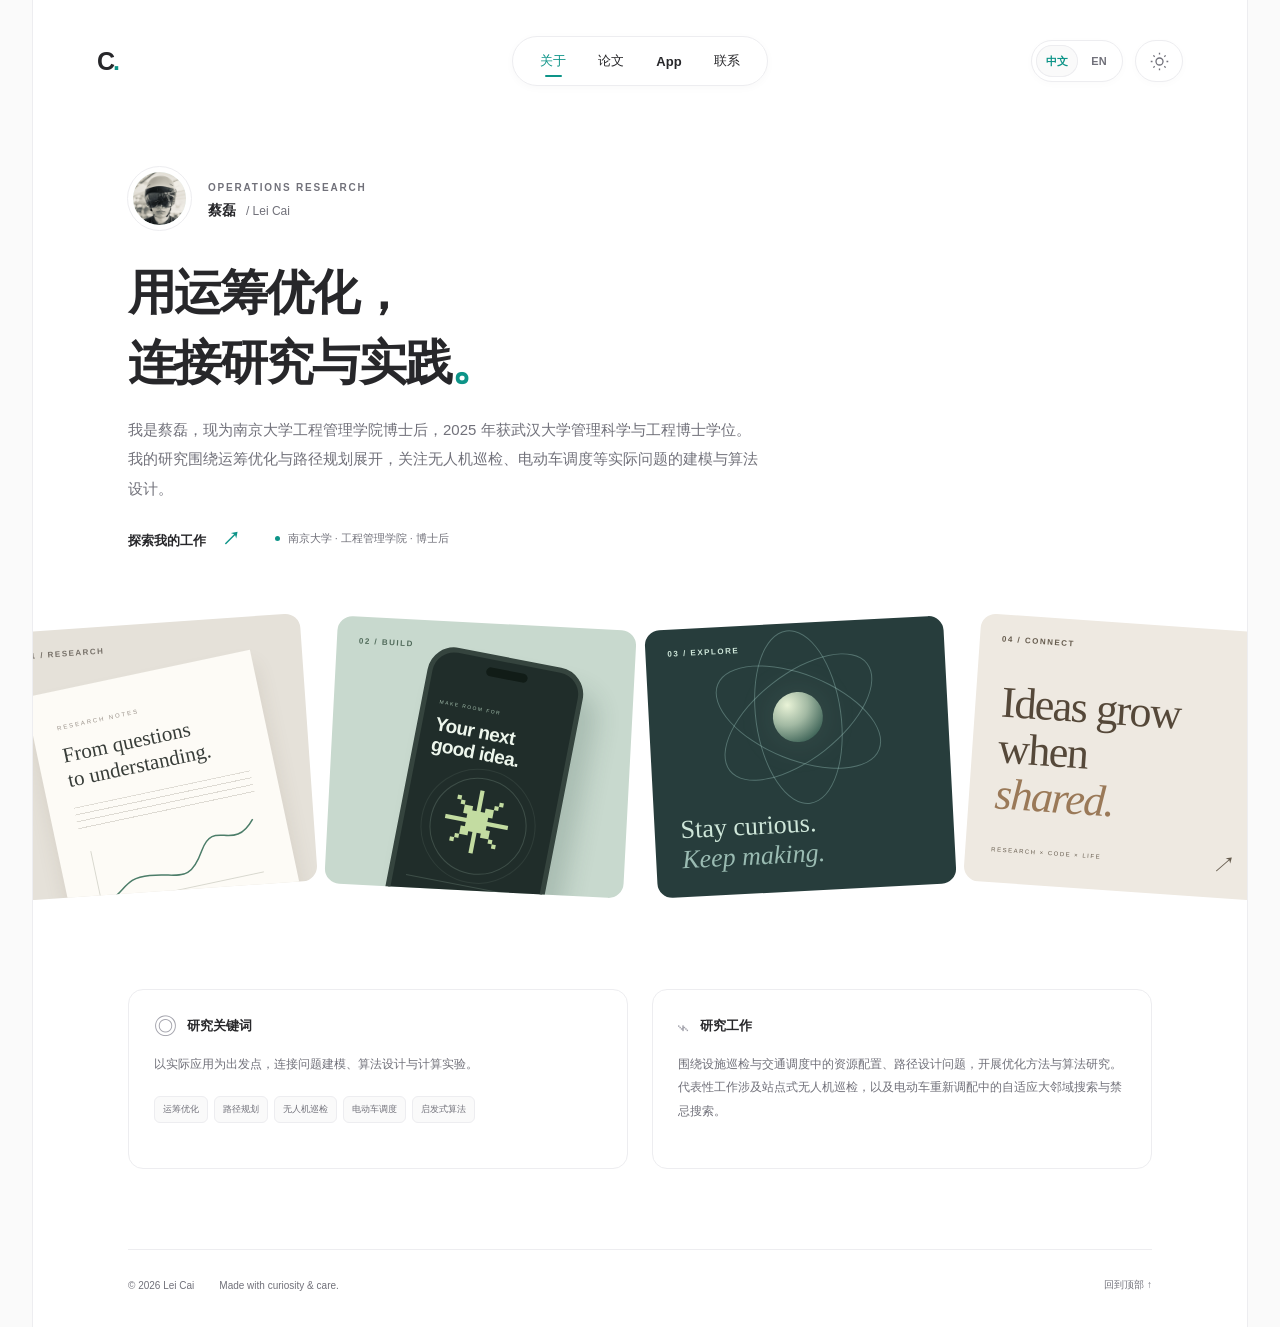
==== index.html @ ac3db216 "Split portfolio into four independent pages" ====
<!doctype html>
<html lang="zh-CN">
<head>
  <meta charset="UTF-8">
  <meta name="viewport" content="width=device-width, initial-scale=1">
  <meta name="description" content="蔡磊（Lei Cai），南京大学工程管理学院博士后。研究方向包括运筹优化、路径规划、无人机巡检与电动车调度。">
  <meta name="color-scheme" content="light dark">
  <title>关于 · 蔡磊 / Lei Cai</title>
  <link rel="canonical" href="https://cl-coraje.github.io/">
  <meta property="og:title" content="关于 · 蔡磊 / Lei Cai">
  <meta property="og:description" content="蔡磊（Lei Cai），南京大学工程管理学院博士后。研究方向包括运筹优化、路径规划、无人机巡检与电动车调度。">
  <meta property="og:url" content="https://cl-coraje.github.io/">
  <meta property="og:type" content="website">
  <link rel="icon" href="data:image/svg+xml,%3Csvg xmlns='http://www.w3.org/2000/svg' viewBox='0 0 64 64'%3E%3Crect width='64' height='64' rx='18' fill='%2318181b'/%3E%3Cpath d='M20 44V20h12c16 0 16 24 0 24z' fill='none' stroke='%235eead4' stroke-width='4'/%3E%3C/svg%3E">
  <script>try { document.documentElement.dataset.theme = localStorage.getItem('portfolio-theme') || (matchMedia('(prefers-color-scheme: dark)').matches ? 'dark' : 'light'); } catch { document.documentElement.dataset.theme = 'light'; }</script>
  <link rel="stylesheet" href="./styles.css?v=20260923-pages1">
  <script src="./content.js?v=20260923-pages1" defer></script>
  <script src="./site.js?v=20260923-pages1" defer></script>
</head>
<body data-page="about">
  <a class="skip-link" href="#main">跳至主要内容</a>
  <div class="site-shell">
    <header class="header">
      <a class="monogram" href="./" aria-label="返回首页">C<span>.</span></a>
      <nav aria-label="主导航">
        <a href="./" data-nav="about" aria-current="page">关于</a><a href="./publications.html" data-nav="publications">论文</a><a href="./apps.html" data-nav="apps">App</a><a href="./contact.html" data-nav="contact">联系</a>
      </nav>
      <div class="header-actions">
        <div class="language-switch" role="group" aria-label="Language / 语言">
          <button type="button" data-language="zh" lang="zh-CN" aria-pressed="true">中文</button>
          <button type="button" data-language="en" lang="en" aria-pressed="false">EN</button>
        </div>
      <button class="theme-toggle" type="button" aria-label="切换为深色主题" title="切换主题">
        <svg class="sun" viewBox="0 0 24 24" fill="none" stroke="currentColor" stroke-width="1.5" aria-hidden="true"><circle cx="12" cy="12" r="4"/><path d="M12 2v2m0 16v2M2 12h2m16 0h2M5 5l1.5 1.5m11 11L19 19M5 19l1.5-1.5m11-11L19 5"/></svg>
        <svg class="moon" viewBox="0 0 24 24" fill="none" stroke="currentColor" stroke-width="1.5" aria-hidden="true"><path d="M20 14.5A8.5 8.5 0 0 1 9.5 4 8.5 8.5 0 1 0 20 14.5Z"/></svg>
      </button>
      </div>
    </header>
    <main id="main">
      <section class="intro content-width" id="about" aria-labelledby="intro-heading">
        <div class="identity"><div class="avatar"><img src="./avatar.jpg" alt="蔡磊的头像" width="512" height="512" fetchpriority="high"></div><div><span class="eyebrow">OPERATIONS RESEARCH</span><div class="identity-name" id="profile-name">蔡磊 <span>/ Lei Cai</span></div></div></div>
        <h1 id="intro-heading">用运筹优化，<br>连接研究与实践<span class="accent">。</span></h1>
        <p class="intro-text" id="profile-bio">我是蔡磊，现为南京大学工程管理学院博士后，2025 年获武汉大学管理科学与工程博士学位。我的研究围绕运筹优化与路径规划展开，关注无人机巡检、电动车调度等实际问题的建模与算法设计。</p>
        <div class="intro-bottom"><a class="text-link" href="./publications.html">探索我的工作 <span aria-hidden="true">↗</span></a><span class="affiliation"><i></i>南京大学 · 工程管理学院 · 博士后</span></div>
      </section>
      <section class="visual-strip" aria-label="研究与创作主题插画">
        <div class="visual-card paper-art"><div class="art-label">01 / RESEARCH</div><div class="paper-sheet"><small>RESEARCH NOTES</small><div class="paper-title">From questions<br>to understanding.</div><div class="paper-lines"></div><svg viewBox="0 0 240 100" aria-hidden="true"><path d="M10 85H230M10 85V10"/><path class="curve" d="M10 79C45 80 40 53 80 58S130 80 155 40 195 53 230 13"/></svg></div></div>
        <div class="visual-card app-art"><div class="art-label">02 / BUILD</div><div class="phone"><div class="phone-notch"></div><div class="phone-content"><small>MAKE ROOM FOR</small><strong>Your next<br>good idea.</strong><div class="phone-orbit"><span>✳</span></div><div class="phone-bottom"><span>CREATE SOMETHING</span><b>↗</b></div></div></div></div>
        <div class="visual-card idea-art"><div class="art-label">03 / EXPLORE</div><div class="orbital"><i></i><i></i><i></i><span></span></div><div class="idea-caption">Stay curious.<br><span>Keep making.</span></div></div>
        <div class="visual-card notes-art"><div class="art-label">04 / CONNECT</div><div class="notes-type">Ideas grow<br>when<br><em>shared.</em></div><div class="notes-bottom">RESEARCH × CODE × LIFE <span>↗</span></div></div>
      </section>
        <aside class="sidebar about-research content-width">
          <section class="side-panel"><div class="panel-title"><span class="small-icon" aria-hidden="true">◎</span><h2>研究关键词</h2></div><p>以实际应用为出发点，连接问题建模、算法设计与计算实验。</p><div class="interests"><span>运筹优化</span><span>路径规划</span><span>无人机巡检</span><span>电动车调度</span><span>启发式算法</span></div></section>
          <section class="side-panel now-panel"><div class="panel-title"><span class="small-icon" aria-hidden="true">⌁</span><h2>研究工作</h2></div><p id="profile-focus">围绕设施巡检与交通调度中的资源配置、路径设计问题，开展优化方法与算法研究。代表性工作涉及站点式无人机巡检，以及电动车重新调配中的自适应大邻域搜索与禁忌搜索。</p></section>
        </aside>
    </main>
    <footer class="footer content-width"><span id="copyright">© 2026 Lei Cai</span><span>Made with curiosity & care.</span><a href="#">回到顶部 ↑</a></footer>
  </div>
</body>
</html>
---- styles.css ----
@charset "UTF-8";
:root{--outer:#fafafa;--surface:#fff;--text:#27272a;--muted:#71717a;--faint:#a1a1aa;--line:#ededf0;--soft:#fafafa;--accent:#0d9488;--shadow:0 2px 9px #18181b05;scroll-behavior:smooth;scroll-padding-top:32px;color-scheme:light}
:root[data-theme=dark]{--outer:#09090b;--surface:#18181b;--text:#f4f4f5;--muted:#a1a1aa;--faint:#8e8e98;--line:#2c2c31;--soft:#202024;--accent:#5eead4;--shadow:0 2px 9px #0002;color-scheme:dark}
*{box-sizing:border-box}body{margin:0;background:var(--outer);color:var(--text);font-family:Inter,-apple-system,BlinkMacSystemFont,"Segoe UI","PingFang SC","Microsoft YaHei",sans-serif;-webkit-font-smoothing:antialiased}a{color:inherit;text-decoration:none}button{font:inherit}button,a{-webkit-tap-highlight-color:transparent}a:focus-visible,button:focus-visible{outline:2px solid var(--accent);outline-offset:5px}::selection{background:#99f6e4;color:#134e4a}.site-shell{max-width:1216px;margin:auto;min-height:100vh;background:var(--surface);border-inline:1px solid var(--line);overflow:hidden}.content-width{max-width:1024px;margin-inline:auto}.header{height:122px;padding:0 64px;display:grid;grid-template-columns:1fr auto 1fr;align-items:center}.monogram{font-size:25px;font-weight:800;letter-spacing:-2px;width:40px}.monogram span{color:var(--accent)}nav{display:flex;align-items:center;border:1px solid var(--line);border-radius:40px;padding:5px 11px;box-shadow:0 2px 8px #18181b07}nav a{font-size:13px;font-weight:550;padding:10px 16px;white-space:nowrap}nav a:hover{color:var(--accent)}.theme-toggle{justify-self:end;display:grid;place-items:center;height:42px;width:48px;border-radius:28px;border:1px solid var(--line);background:var(--surface);color:var(--muted);box-shadow:var(--shadow);cursor:pointer}.theme-toggle svg{width:21px;height:21px}.moon{display:none}[data-theme=dark] .sun{display:none}[data-theme=dark] .moon{display:block}.intro{padding:45px 0 0}.identity{display:flex;align-items:center;gap:17px}.avatar{width:63px;height:63px;border-radius:50%;border:5px solid var(--surface);outline:1px solid var(--line);display:grid;place-items:center;background:#e5eee9;color:#56766b;font-family:Georgia,serif;font-size:22px;font-style:italic}.eyebrow{font-size:10px;letter-spacing:1.8px;font-weight:650;color:var(--muted)}.identity-name{margin-top:7px;font-size:14px;font-weight:650}.identity-name span{margin-left:6px;font-size:12px;color:var(--muted);font-weight:400}h1{font-size:48px;line-height:1.45;letter-spacing:-1.9px;font-weight:750;margin:28px 0 18px}.accent{color:var(--accent)}.intro-text{max-width:630px;color:var(--muted);font-size:15px;line-height:1.95;margin:0}.intro-bottom{display:flex;align-items:center;gap:35px;margin-top:24px}.text-link{font-size:13px;font-weight:650}.text-link span{padding-left:12px;color:var(--accent);font-size:18px}.preview-note{font-size:11px;color:var(--muted);display:flex;align-items:center;gap:7px}.preview-note i{height:5px;width:5px;background:#a1a1aa;border-radius:50%}.visual-strip{display:grid;grid-template-columns:repeat(4,1fr);gap:22px;width:calc(100% + 46px);margin:60px -23px 84px;padding:12px 0}.visual-card{height:268px;border-radius:15px;position:relative;overflow:hidden}.visual-card:nth-child(1){transform:rotate(-4deg)}.visual-card:nth-child(2){transform:rotate(3deg)}.visual-card:nth-child(3){transform:rotate(-3deg)}.visual-card:nth-child(4){transform:rotate(4deg)}.art-label{position:absolute;top:20px;left:22px;font-size:8px;font-weight:700;letter-spacing:1.5px;z-index:2}.paper-art{background:#e5e1d9;color:#777169}.paper-sheet{position:absolute;background:#fdfbf6;left:36px;top:48px;width:230px;height:255px;padding:25px;transform:rotate(-8deg);box-shadow:0 15px 20px #66574320}.paper-sheet small{font-size:6px;letter-spacing:2px;color:#999189}.paper-title{font-family:Georgia,serif;font-size:21px;line-height:1.2;color:#383d39;margin:10px 0 15px}.paper-lines{height:27px;background:repeating-linear-gradient(#c9c5bc 0 1px,transparent 1px 7px);opacity:.6}.paper-sheet svg{width:100%;height:80px;margin-top:9px;fill:none;stroke:#d1d1c7;stroke-width:1}.paper-sheet .curve{stroke:#4c7d69;stroke-width:2}.app-art{background:#c8d9ce;color:#516b5b}.phone{position:absolute;width:158px;height:288px;background:#202d2a;border-radius:27px;border:5px solid #35443e;top:32px;left:calc(50% - 74px);transform:rotate(8deg);box-shadow:18px 20px 24px #26473830;color:#edf6ec}.phone-notch{height:9px;width:42px;border-radius:9px;margin:8px auto;background:#111c17}.phone-content{padding:14px 13px}.phone-content>small{font-size:5px;letter-spacing:1.5px;color:#a0bbaa}.phone-content>strong{display:block;font-size:19px;line-height:1.1;font-weight:550;letter-spacing:-.6px;margin-top:7px}.phone-orbit{width:97px;height:97px;margin:12px auto;border-radius:50%;display:grid;place-items:center;border:1px solid #8ea89944;outline:1px solid #8ea89922;outline-offset:8px}.phone-orbit span{font-size:68px;font-weight:300;color:#c3dca1;line-height:1}.phone-bottom{display:flex;justify-content:space-between;align-items:center;border-top:1px solid #8ea89944;padding-top:11px;font-size:5px;letter-spacing:1px}.phone-bottom b{font-size:16px}.idea-art{background:#273d3c;color:#cee6d9}.orbital{height:180px;position:relative;display:grid;place-items:center;margin-top:4px}.orbital i{position:absolute;width:175px;height:86px;border:1px solid #a5cfc85c;border-radius:50%;transform:rotate(-35deg)}.orbital i:nth-child(2){transform:rotate(25deg)}.orbital i:nth-child(3){transform:rotate(85deg)}.orbital span{width:50px;height:50px;border-radius:50%;background:radial-gradient(circle at 30% 25%,#e9f3d7,#a2b9a3 40%,#345b50 85%);box-shadow:0 0 38px #cce3c722}.idea-caption{position:absolute;bottom:22px;left:26px;font-family:Georgia,serif;font-size:26px;line-height:1.15}.idea-caption span{color:#9abbb2;font-style:italic}.notes-art{background:#eee9e1;color:#665c4e}.notes-type{font-family:Georgia,serif;font-size:44px;letter-spacing:-1.5px;line-height:1.04;position:absolute;left:26px;top:65px;color:#554839}.notes-type em{font-weight:400;color:#9a7958}.notes-bottom{position:absolute;bottom:18px;left:26px;right:26px;font-size:6px;letter-spacing:1.5px;display:flex;justify-content:space-between;align-items:center}.notes-bottom span{font-size:23px}.main-grid{display:grid;grid-template-columns:minmax(0,1fr) 305px;gap:72px}.section-heading{display:flex;align-items:end;justify-content:space-between;gap:16px;margin-bottom:32px}.section-heading h2,.connect-section h2{font-size:26px;font-weight:650;letter-spacing:-.8px;margin:8px 0 0}h2 span{color:var(--accent)}.section-note{font-size:10px;color:var(--muted);white-space:nowrap;padding-bottom:3px}.paper{display:grid;grid-template-columns:44px minmax(0,1fr);gap:16px;border-top:1px solid var(--line);padding:25px 0}.paper-year{font-size:11px;color:var(--muted);border-left:2px solid var(--line);padding-left:9px;height:14px;margin-top:3px}.paper-venue{font-size:10px;color:var(--accent);font-weight:550;letter-spacing:.4px}.paper h3{font-size:16px;line-height:1.6;margin:8px 0 5px;font-weight:650}.paper-authors{font-size:11px;color:var(--muted);margin:0}.paper-description{font-size:12px;line-height:1.9;color:var(--muted);margin:12px 0}.paper-links{display:flex;flex-wrap:wrap;gap:19px;font-size:10px}.paper-links a{color:var(--accent)}.paper-links span span{margin-left:4px}.pending-link{color:var(--muted)}.sidebar{padding-top:2px;display:flex;flex-direction:column;gap:22px}.side-panel{border:1px solid var(--line);border-radius:15px;padding:25px}.panel-title{display:flex;gap:10px;align-items:center}.panel-title h2{font-size:13px;font-weight:600;margin:0}.small-icon{font-size:23px;line-height:1;color:var(--faint)}.side-panel p{font-size:12px;line-height:1.95;color:var(--muted);margin:15px 0 20px}.interests{display:flex;gap:6px;flex-wrap:wrap}.interests span{font-size:9px;border-radius:6px;background:var(--soft);border:1px solid var(--line);padding:6px 8px;color:var(--muted)}.subtle{font-size:10px;color:var(--faint)}.apps-section{padding-top:70px}.apps-grid{display:grid;grid-template-columns:repeat(3,minmax(0,1fr));gap:21px}.app-card{border:1px solid var(--line);border-radius:16px;padding:25px;transition:border-color .2s,transform .2s}.app-card:hover{border-color:var(--faint);transform:translateY(-3px)}.app-top{display:flex;align-items:center;justify-content:space-between}.app-top .eyebrow{font-size:8px;letter-spacing:1.3px}.app-icon{width:46px;height:46px;display:grid;place-items:center;border-radius:13px;font-size:30px;box-shadow:inset 0 0 0 1px #00000008}.mint{background:#dcece3;color:#477861}.lavender{background:#eae6f3;color:#766594}.peach{background:#f3e5d9;color:#a07450}.app-card h3{font-size:15px;font-weight:600;margin:20px 0 11px}.app-card p{font-size:12px;line-height:1.9;color:var(--muted);margin:0 0 23px}.app-bottom{display:flex;justify-content:space-between;gap:8px;border-top:1px solid var(--line);padding-top:16px;font-size:9px;color:var(--muted)}.app-bottom a{color:var(--accent)}.connect-section{display:grid;grid-template-columns:1fr 1fr;gap:72px;margin-top:88px;padding-top:45px;border-top:1px solid var(--line)}.connect-section p{font-size:12px;color:var(--muted);line-height:1.9;margin-top:17px}.social-list{display:grid;grid-template-columns:1fr 1fr;gap:22px 28px}.social{display:flex;align-items:center;gap:12px}.social-icon{height:35px;width:35px;flex-shrink:0;background:var(--soft);border:1px solid var(--line);border-radius:10px;display:grid;place-items:center;font-size:18px;color:var(--muted)}.social strong{display:block;font-size:11px;font-weight:550}.social small{display:block;font-size:9px;color:var(--muted);margin-top:5px}.social-arrow{margin-left:auto;color:var(--faint);font-size:13px}a.social:hover strong{color:var(--accent)}.footer{margin-top:80px;padding:28px 0 35px;border-top:1px solid var(--line);display:flex;align-items:center;gap:25px;color:var(--muted);font-size:10px}.footer a{margin-left:auto}.skip-link{position:fixed;left:20px;top:-80px;background:var(--surface);border:1px solid var(--accent);border-radius:8px;padding:12px;z-index:10}.skip-link:focus{top:15px}
@media(min-width:1440px){.header{height:130px}.intro{padding-top:54px}h1{font-size:51px}}
@media(max-width:1120px){.content-width{margin-inline:56px}.header{padding-inline:56px}.main-grid{gap:40px;grid-template-columns:minmax(0,1fr) 280px}.visual-card{height:250px}.connect-section{gap:35px}.social-list{gap:22px 16px}}
@media(max-width:820px){.content-width{margin-inline:32px}.header{padding-inline:32px;height:100px}.intro{padding-top:30px}h1{font-size:41px}.main-grid{grid-template-columns:1fr;gap:30px}.sidebar{display:grid;grid-template-columns:1fr 1fr}.visual-strip{width:1100px;margin-left:calc(50% - 550px);gap:18px;margin-top:43px;margin-bottom:60px}.visual-card{height:242px}.apps-grid{gap:12px}.app-card{padding:18px}.app-bottom{flex-wrap:wrap}.connect-section{grid-template-columns:1fr;gap:28px}.social-list{max-width:520px}.apps-section{padding-top:54px}}
@media(max-width:540px){.content-width{margin-inline:24px}.header{padding-inline:24px;height:89px;grid-template-columns:25px 1fr 36px;gap:9px}.monogram{font-size:21px;width:25px}nav{padding:3px 4px;justify-self:center}nav a{padding:10px 11px;font-size:11px}.theme-toggle{width:35px;height:35px}.theme-toggle svg{width:18px;height:18px}.intro{padding-top:28px}.identity{gap:13px}.avatar{height:54px;width:54px;font-size:19px}.identity-name{font-size:13px}.identity-name span{font-size:11px}.eyebrow{font-size:8px;letter-spacing:1.4px}h1{font-size:31px;letter-spacing:-1px;line-height:1.52;margin:25px 0 17px}.intro-text{font-size:13px;line-height:1.95}.intro-bottom{gap:18px;flex-wrap:wrap;margin-top:22px}.text-link{font-size:12px}.preview-note{font-size:9px}.visual-strip{width:880px;margin-left:calc(50% - 440px);gap:16px;margin-top:35px;margin-bottom:47px}.visual-card{height:218px}.paper-sheet{left:16px;top:45px}.art-label{font-size:6px;top:14px;left:16px}.phone{top:28px;transform:rotate(8deg) scale(.85);transform-origin:top center}.orbital{transform:scale(.8);height:155px}.idea-caption{font-size:24px;bottom:20px;left:20px}.notes-type{left:22px;top:45px;font-size:39px}.section-heading{margin-bottom:22px}.section-heading h2,.connect-section h2{font-size:23px}.section-note{font-size:9px}.paper{gap:12px;grid-template-columns:34px minmax(0,1fr);padding:23px 0}.paper h3{font-size:15px}.paper-description{font-size:12px}.paper-year{font-size:9px}.paper-links{font-size:10px;gap:18px}.sidebar{grid-template-columns:1fr}.side-panel{padding:23px}.apps-grid{grid-template-columns:1fr;gap:15px}.app-card{padding:23px}.app-card p{margin-bottom:20px}.app-bottom{font-size:10px}.app-top .eyebrow{font-size:9px}.apps-section{padding-top:45px}.connect-section{margin-top:50px;padding-top:35px}.social-list{gap:25px 18px}.social{gap:9px}.social strong{font-size:10px}.social small{font-size:8px}.social-icon{height:31px;width:31px}.footer{margin-top:48px;padding-top:24px;gap:14px;flex-wrap:wrap;font-size:9px}.footer span:nth-child(2){display:none}}
@media(prefers-reduced-motion:reduce){:root{scroll-behavior:auto}*{transition:none!important}}

/* Academic profile content */
.affiliation{display:flex;align-items:center;gap:8px;color:var(--muted);font-size:11px;line-height:1.8}
.affiliation i{width:5px;height:5px;border-radius:50%;background:var(--accent);flex-shrink:0}
.section-count{font-size:10px;color:var(--muted);white-space:nowrap;padding-bottom:3px}
.paper-authors strong{color:var(--text);font-weight:650}
.paper-role{display:inline-block;font-size:9px;padding:3px 7px;border:1px solid var(--line);border-radius:5px;color:var(--accent);margin-top:9px}
.paper-contribution{font-size:11px;line-height:1.85;color:var(--muted);padding-left:11px;border-left:2px solid var(--line);margin:12px 0 16px}
.paper-contribution strong{font-weight:550;color:var(--text)}
.paper h3{overflow-wrap:anywhere;line-height:1.55}
.paper-authors{line-height:1.8}
.paper-links a{font-size:11px}

.app-empty{grid-column:1/-1;border:1px dashed var(--line);border-radius:15px;padding:27px 30px;display:flex;align-items:center;gap:20px}
.app-empty .app-icon{flex-shrink:0}
.app-empty h3{font-size:14px;font-weight:550;margin:0 0 7px}
.app-empty p{font-size:12px;line-height:1.85;color:var(--muted);margin:0}

@media(max-width:540px){.header{gap:7px}nav a{padding-inline:10px}.intro-bottom{gap:15px}.affiliation{font-size:10px}.section-count{font-size:9px}.app-empty{padding:22px;align-items:flex-start;gap:14px}.app-empty .app-icon{height:38px;width:38px;font-size:25px}.app-empty p{font-size:11px}}
@media(max-width:360px){.header{padding-inline:18px;gap:5px}nav a{padding-inline:8px;font-size:10px}.affiliation{font-size:9px}}

/* Profile photo */
.avatar{flex-shrink:0;overflow:hidden}.avatar img{display:block;width:100%;height:100%;object-fit:cover;border-radius:50%}

/* Language controls stay in the upper-right corner. */
.header-actions{justify-self:end;display:flex;align-items:center;gap:12px}
.language-switch{display:flex;align-items:center;gap:2px;padding:4px;border:1px solid var(--line);border-radius:28px;background:var(--surface);box-shadow:var(--shadow)}
.language-switch button{border:0;border-radius:22px;background:transparent;color:var(--muted);min-width:38px;height:32px;padding:0 10px;font-size:11px;font-weight:600;cursor:pointer}
.language-switch button[aria-pressed=true]{background:var(--soft);color:var(--accent);box-shadow:inset 0 0 0 1px var(--line)}
.language-switch button:hover{color:var(--accent)}
html[lang=en] h1{line-height:1.25;letter-spacing:-1.7px}
html[lang=en] .intro-bottom{flex-wrap:wrap;gap:16px 28px}
@media(max-width:700px){.header{height:auto;min-height:132px;grid-template-columns:1fr auto;gap:18px;padding-top:22px;padding-bottom:15px}.header-actions{grid-column:2;grid-row:1;gap:9px}.header nav{grid-column:1/-1;grid-row:2;justify-self:center}.header .theme-toggle{width:35px;height:35px}.language-switch{padding:3px}.language-switch button{height:28px;min-width:34px;padding-inline:8px}.intro{padding-top:25px}html[lang=en] h1{font-size:clamp(29px,6.5vw,41px)}html[lang=en] .section-heading{align-items:start;flex-wrap:wrap;gap:10px}.header nav a{padding-inline:16px}}

/* Separate pages share navigation, language, and theme controls. */
.site-shell{display:flex;flex-direction:column}
#main{flex:1}
nav a[aria-current=page]{color:var(--accent);position:relative}
nav a[aria-current=page]::after{content:'';position:absolute;left:35%;right:35%;bottom:3px;height:2px;border-radius:2px;background:var(--accent)}
.about-research{display:grid;grid-template-columns:1fr 1fr;gap:24px}
.page-section{padding-top:48px;min-height:450px}
.page-section .section-heading{margin-bottom:40px}
.page-section h1{font-size:44px;line-height:1.25;margin:15px 0 0;letter-spacing:-1.5px}
.page-section h1 span{color:var(--accent)}
.publications-page .paper{padding-block:30px;grid-template-columns:65px minmax(0,1fr);gap:24px}
.publications-page .paper h3{font-size:20px;max-width:820px}
.publications-page .paper-description{font-size:14px}
.publications-page .paper-contribution{font-size:12px;max-width:800px}
.publications-page .paper-venue{font-size:12px}
.connect-section.page-section{margin-top:0;border-top:0;align-content:start;align-items:start;gap:60px}
.connect-section.page-section .social-list{padding-top:30px;grid-template-columns:1fr}
.connect-section.page-section .social{border:1px solid var(--line);border-radius:16px;padding:22px}
.connect-section.page-section .social strong{font-size:14px}
.connect-section.page-section .social small{font-size:12px}
@media(max-width:700px){.page-section{padding-top:30px;min-height:400px}.page-section h1{font-size:34px}.page-section .section-heading{gap:16px;align-items:start;flex-wrap:wrap;margin-bottom:30px}.publications-page .paper{grid-template-columns:38px minmax(0,1fr);gap:15px}.publications-page .paper h3{font-size:17px}.publications-page .paper-description{font-size:13px}.about-research{grid-template-columns:1fr}.connect-section.page-section{gap:18px}.connect-section.page-section .social-list{padding-top:8px}}
.footer{width:min(1024px,calc(100% - 128px));margin-inline:auto}
@media(max-width:1120px){.footer{width:calc(100% - 112px)}}
@media(max-width:820px){.footer{width:calc(100% - 64px)}}
@media(max-width:540px){.footer{width:calc(100% - 48px)}}
@media(max-width:360px){.header nav a{padding-inline:11px}}
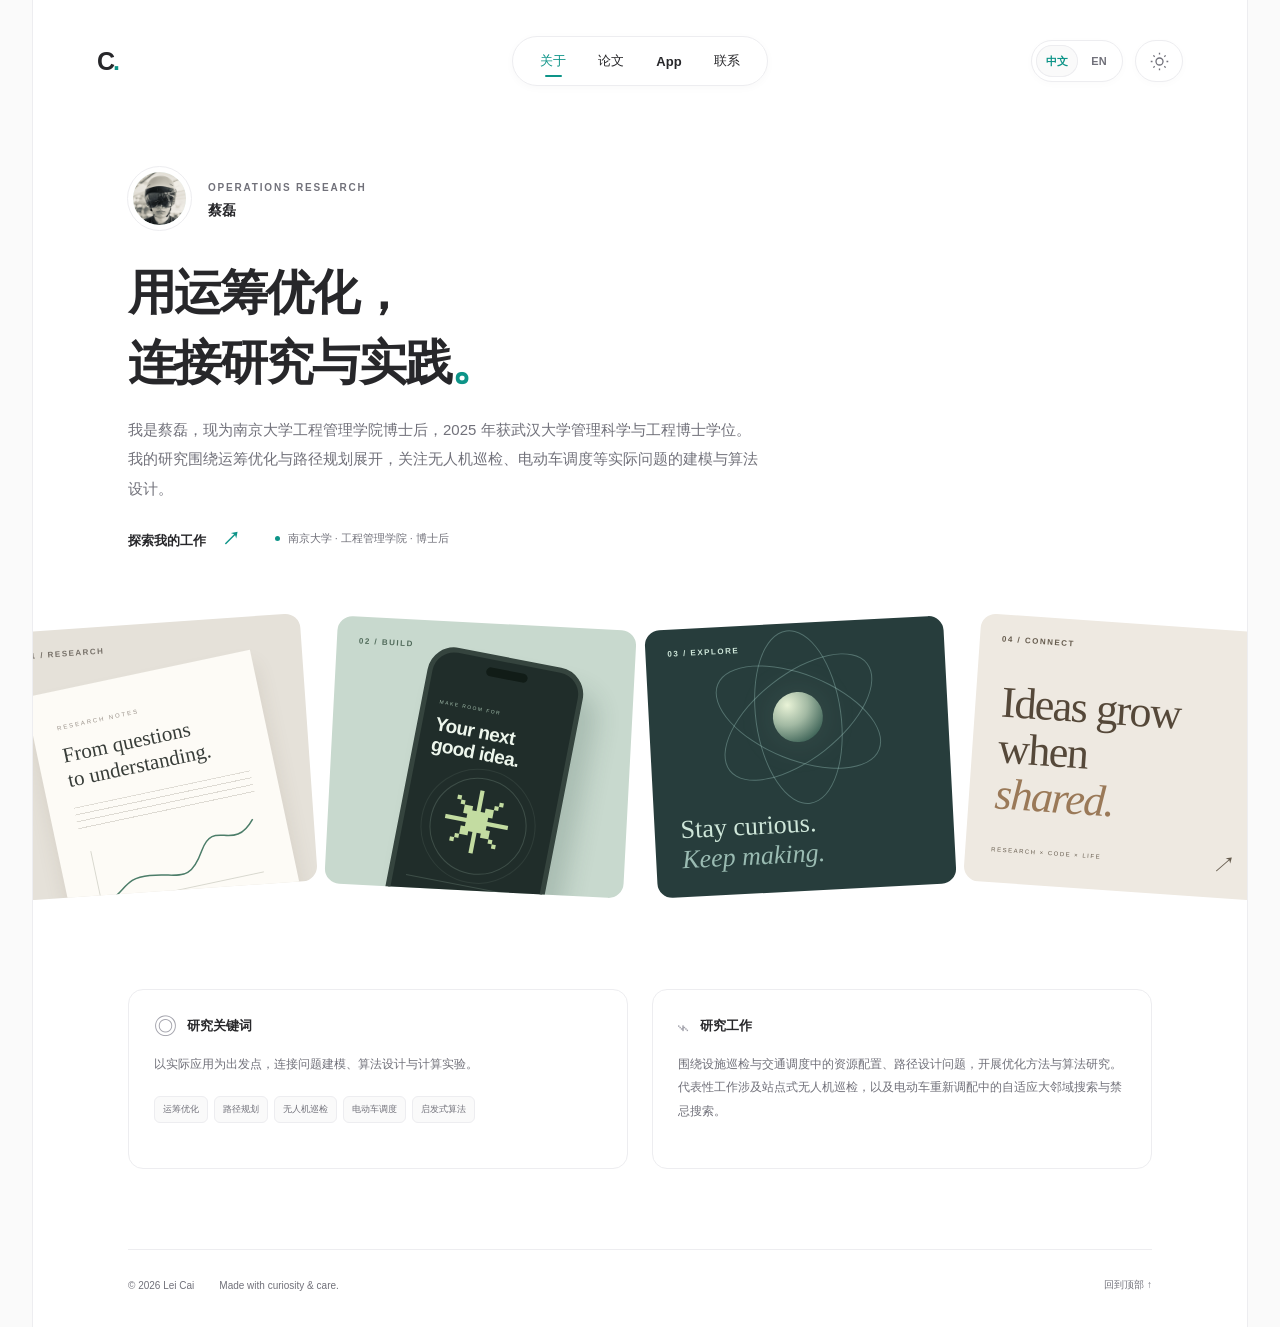
==== commit 4ba6d14d: "Show profile name in the selected language only" ====
--- a/index.html
+++ b/index.html
@@ -15,7 +15,7 @@
   <script>try { document.documentElement.dataset.theme = localStorage.getItem('portfolio-theme') || (matchMedia('(prefers-color-scheme: dark)').matches ? 'dark' : 'light'); } catch { document.documentElement.dataset.theme = 'light'; }</script>
   <link rel="stylesheet" href="./styles.css?v=20260923-pages1">
   <script src="./content.js?v=20260923-pages1" defer></script>
-  <script src="./site.js?v=20260923-pages1" defer></script>
+  <script src="./site.js?v=20260923-name1" defer></script>
 </head>
 <body data-page="about">
   <a class="skip-link" href="#main">跳至主要内容</a>
@@ -38,7 +38,7 @@
     </header>
     <main id="main">
       <section class="intro content-width" id="about" aria-labelledby="intro-heading">
-        <div class="identity"><div class="avatar"><img src="./avatar.jpg" alt="蔡磊的头像" width="512" height="512" fetchpriority="high"></div><div><span class="eyebrow">OPERATIONS RESEARCH</span><div class="identity-name" id="profile-name">蔡磊 <span>/ Lei Cai</span></div></div></div>
+        <div class="identity"><div class="avatar"><img src="./avatar.jpg" alt="蔡磊的头像" width="512" height="512" fetchpriority="high"></div><div><span class="eyebrow">OPERATIONS RESEARCH</span><div class="identity-name" id="profile-name">蔡磊</div></div></div>
         <h1 id="intro-heading">用运筹优化，<br>连接研究与实践<span class="accent">。</span></h1>
         <p class="intro-text" id="profile-bio">我是蔡磊，现为南京大学工程管理学院博士后，2025 年获武汉大学管理科学与工程博士学位。我的研究围绕运筹优化与路径规划展开，关注无人机巡检、电动车调度等实际问题的建模与算法设计。</p>
         <div class="intro-bottom"><a class="text-link" href="./publications.html">探索我的工作 <span aria-hidden="true">↗</span></a><span class="affiliation"><i></i>南京大学 · 工程管理学院 · 博士后</span></div>
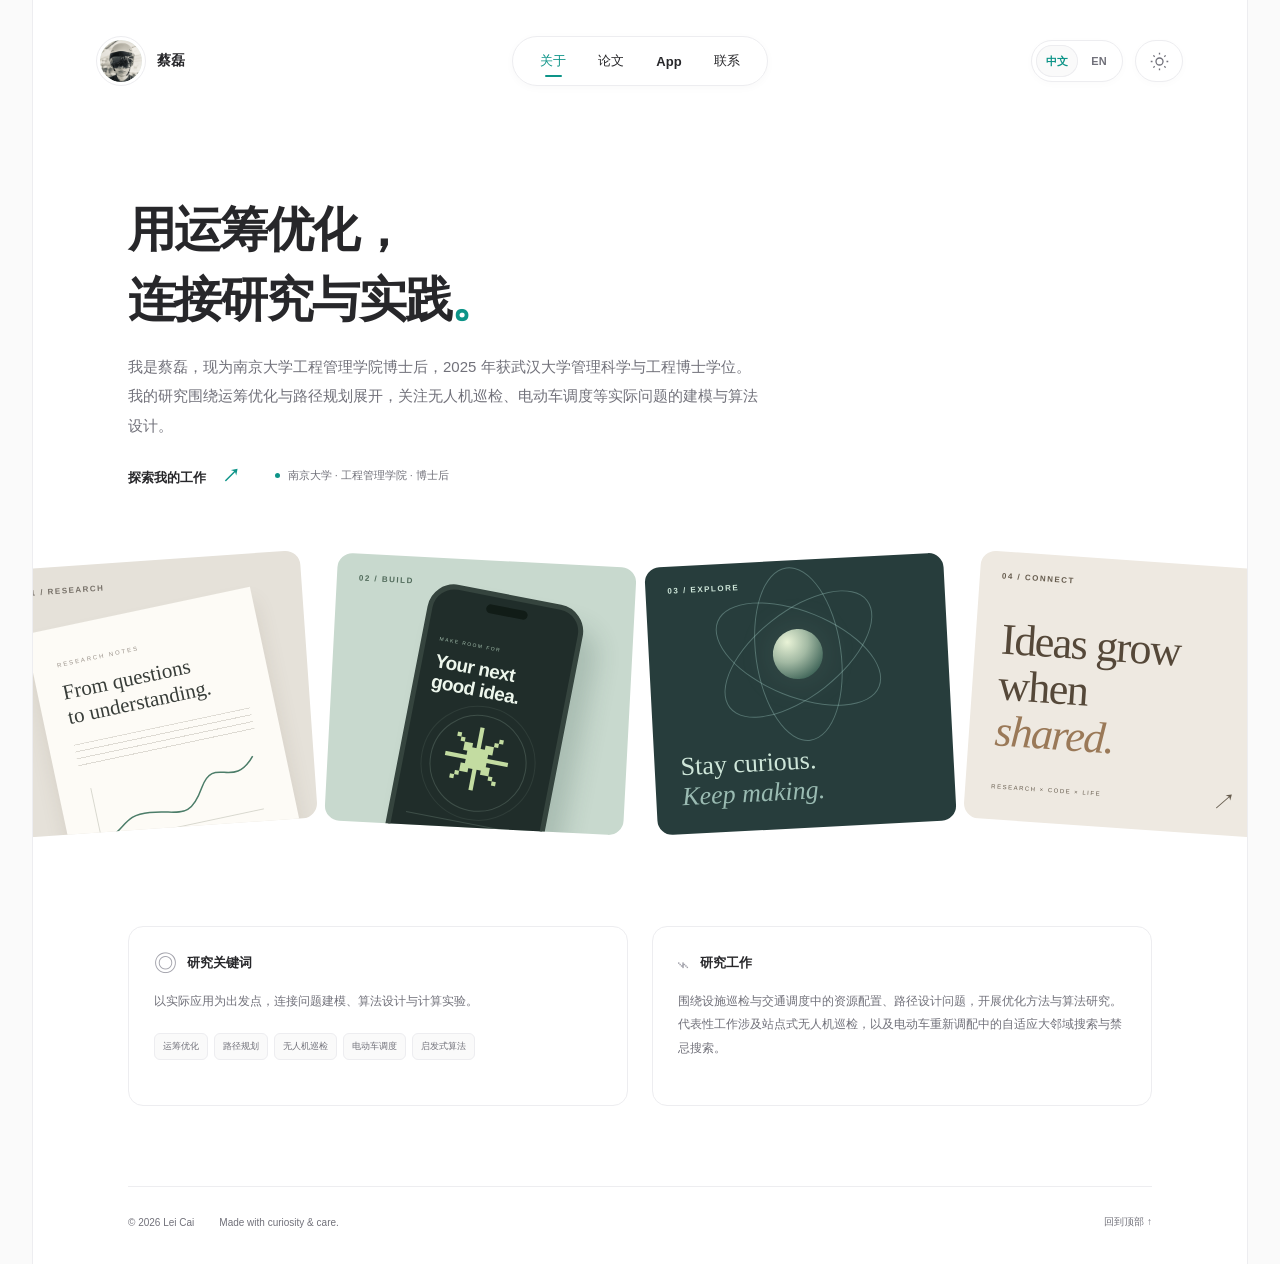
==== commit ae5d3e17: "Replace monogram with localized avatar home link" ====
--- a/index.html
+++ b/index.html
@@ -5,23 +5,23 @@
   <meta name="viewport" content="width=device-width, initial-scale=1">
   <meta name="description" content="蔡磊（Lei Cai），南京大学工程管理学院博士后。研究方向包括运筹优化、路径规划、无人机巡检与电动车调度。">
   <meta name="color-scheme" content="light dark">
-  <title>关于 · 蔡磊 / Lei Cai</title>
+  <title>关于 · 蔡磊</title>
   <link rel="canonical" href="https://cl-coraje.github.io/">
-  <meta property="og:title" content="关于 · 蔡磊 / Lei Cai">
+  <meta property="og:title" content="关于 · 蔡磊">
   <meta property="og:description" content="蔡磊（Lei Cai），南京大学工程管理学院博士后。研究方向包括运筹优化、路径规划、无人机巡检与电动车调度。">
   <meta property="og:url" content="https://cl-coraje.github.io/">
   <meta property="og:type" content="website">
   <link rel="icon" href="data:image/svg+xml,%3Csvg xmlns='http://www.w3.org/2000/svg' viewBox='0 0 64 64'%3E%3Crect width='64' height='64' rx='18' fill='%2318181b'/%3E%3Cpath d='M20 44V20h12c16 0 16 24 0 24z' fill='none' stroke='%235eead4' stroke-width='4'/%3E%3C/svg%3E">
   <script>try { document.documentElement.dataset.theme = localStorage.getItem('portfolio-theme') || (matchMedia('(prefers-color-scheme: dark)').matches ? 'dark' : 'light'); } catch { document.documentElement.dataset.theme = 'light'; }</script>
-  <link rel="stylesheet" href="./styles.css?v=20260923-pages1">
+  <link rel="stylesheet" href="./styles.21f34451aa.css">
   <script src="./content.js?v=20260923-pages1" defer></script>
-  <script src="./site.js?v=20260923-name1" defer></script>
+  <script src="./site.0ea4194b69.js" defer></script>
 </head>
 <body data-page="about">
   <a class="skip-link" href="#main">跳至主要内容</a>
   <div class="site-shell">
     <header class="header">
-      <a class="monogram" href="./" aria-label="返回首页">C<span>.</span></a>
+      <a class="profile-home" href="./" aria-label="蔡磊 · 返回首页"><span class="avatar"><img src="./avatar.jpg" alt="蔡磊的头像" width="512" height="512" fetchpriority="high"></span><span class="profile-name" id="profile-name">蔡磊</span></a>
       <nav aria-label="主导航">
         <a href="./" data-nav="about" aria-current="page">关于</a><a href="./publications.html" data-nav="publications">论文</a><a href="./apps.html" data-nav="apps">App</a><a href="./contact.html" data-nav="contact">联系</a>
       </nav>
@@ -38,7 +38,6 @@
     </header>
     <main id="main">
       <section class="intro content-width" id="about" aria-labelledby="intro-heading">
-        <div class="identity"><div class="avatar"><img src="./avatar.jpg" alt="蔡磊的头像" width="512" height="512" fetchpriority="high"></div><div><span class="eyebrow">OPERATIONS RESEARCH</span><div class="identity-name" id="profile-name">蔡磊</div></div></div>
         <h1 id="intro-heading">用运筹优化，<br>连接研究与实践<span class="accent">。</span></h1>
         <p class="intro-text" id="profile-bio">我是蔡磊，现为南京大学工程管理学院博士后，2025 年获武汉大学管理科学与工程博士学位。我的研究围绕运筹优化与路径规划展开，关注无人机巡检、电动车调度等实际问题的建模与算法设计。</p>
         <div class="intro-bottom"><a class="text-link" href="./publications.html">探索我的工作 <span aria-hidden="true">↗</span></a><span class="affiliation"><i></i>南京大学 · 工程管理学院 · 博士后</span></div>
--- a/styles.21f34451aa.css
+++ b/styles.21f34451aa.css
@@ -0,0 +1,76 @@
+@charset "UTF-8";
+:root{--outer:#fafafa;--surface:#fff;--text:#27272a;--muted:#71717a;--faint:#a1a1aa;--line:#ededf0;--soft:#fafafa;--accent:#0d9488;--shadow:0 2px 9px #18181b05;scroll-behavior:smooth;scroll-padding-top:32px;color-scheme:light}
+:root[data-theme=dark]{--outer:#09090b;--surface:#18181b;--text:#f4f4f5;--muted:#a1a1aa;--faint:#8e8e98;--line:#2c2c31;--soft:#202024;--accent:#5eead4;--shadow:0 2px 9px #0002;color-scheme:dark}
+*{box-sizing:border-box}body{margin:0;background:var(--outer);color:var(--text);font-family:Inter,-apple-system,BlinkMacSystemFont,"Segoe UI","PingFang SC","Microsoft YaHei",sans-serif;-webkit-font-smoothing:antialiased}a{color:inherit;text-decoration:none}button{font:inherit}button,a{-webkit-tap-highlight-color:transparent}a:focus-visible,button:focus-visible{outline:2px solid var(--accent);outline-offset:5px}::selection{background:#99f6e4;color:#134e4a}.site-shell{max-width:1216px;margin:auto;min-height:100vh;background:var(--surface);border-inline:1px solid var(--line);overflow:hidden}.content-width{max-width:1024px;margin-inline:auto}.header{height:122px;padding:0 64px;display:grid;grid-template-columns:1fr auto 1fr;align-items:center}.monogram{font-size:25px;font-weight:800;letter-spacing:-2px;width:40px}.monogram span{color:var(--accent)}nav{display:flex;align-items:center;border:1px solid var(--line);border-radius:40px;padding:5px 11px;box-shadow:0 2px 8px #18181b07}nav a{font-size:13px;font-weight:550;padding:10px 16px;white-space:nowrap}nav a:hover{color:var(--accent)}.theme-toggle{justify-self:end;display:grid;place-items:center;height:42px;width:48px;border-radius:28px;border:1px solid var(--line);background:var(--surface);color:var(--muted);box-shadow:var(--shadow);cursor:pointer}.theme-toggle svg{width:21px;height:21px}.moon{display:none}[data-theme=dark] .sun{display:none}[data-theme=dark] .moon{display:block}.intro{padding:45px 0 0}.identity{display:flex;align-items:center;gap:17px}.avatar{width:63px;height:63px;border-radius:50%;border:5px solid var(--surface);outline:1px solid var(--line);display:grid;place-items:center;background:#e5eee9;color:#56766b;font-family:Georgia,serif;font-size:22px;font-style:italic}.eyebrow{font-size:10px;letter-spacing:1.8px;font-weight:650;color:var(--muted)}.identity-name{margin-top:7px;font-size:14px;font-weight:650}.identity-name span{margin-left:6px;font-size:12px;color:var(--muted);font-weight:400}h1{font-size:48px;line-height:1.45;letter-spacing:-1.9px;font-weight:750;margin:28px 0 18px}.accent{color:var(--accent)}.intro-text{max-width:630px;color:var(--muted);font-size:15px;line-height:1.95;margin:0}.intro-bottom{display:flex;align-items:center;gap:35px;margin-top:24px}.text-link{font-size:13px;font-weight:650}.text-link span{padding-left:12px;color:var(--accent);font-size:18px}.preview-note{font-size:11px;color:var(--muted);display:flex;align-items:center;gap:7px}.preview-note i{height:5px;width:5px;background:#a1a1aa;border-radius:50%}.visual-strip{display:grid;grid-template-columns:repeat(4,1fr);gap:22px;width:calc(100% + 46px);margin:60px -23px 84px;padding:12px 0}.visual-card{height:268px;border-radius:15px;position:relative;overflow:hidden}.visual-card:nth-child(1){transform:rotate(-4deg)}.visual-card:nth-child(2){transform:rotate(3deg)}.visual-card:nth-child(3){transform:rotate(-3deg)}.visual-card:nth-child(4){transform:rotate(4deg)}.art-label{position:absolute;top:20px;left:22px;font-size:8px;font-weight:700;letter-spacing:1.5px;z-index:2}.paper-art{background:#e5e1d9;color:#777169}.paper-sheet{position:absolute;background:#fdfbf6;left:36px;top:48px;width:230px;height:255px;padding:25px;transform:rotate(-8deg);box-shadow:0 15px 20px #66574320}.paper-sheet small{font-size:6px;letter-spacing:2px;color:#999189}.paper-title{font-family:Georgia,serif;font-size:21px;line-height:1.2;color:#383d39;margin:10px 0 15px}.paper-lines{height:27px;background:repeating-linear-gradient(#c9c5bc 0 1px,transparent 1px 7px);opacity:.6}.paper-sheet svg{width:100%;height:80px;margin-top:9px;fill:none;stroke:#d1d1c7;stroke-width:1}.paper-sheet .curve{stroke:#4c7d69;stroke-width:2}.app-art{background:#c8d9ce;color:#516b5b}.phone{position:absolute;width:158px;height:288px;background:#202d2a;border-radius:27px;border:5px solid #35443e;top:32px;left:calc(50% - 74px);transform:rotate(8deg);box-shadow:18px 20px 24px #26473830;color:#edf6ec}.phone-notch{height:9px;width:42px;border-radius:9px;margin:8px auto;background:#111c17}.phone-content{padding:14px 13px}.phone-content>small{font-size:5px;letter-spacing:1.5px;color:#a0bbaa}.phone-content>strong{display:block;font-size:19px;line-height:1.1;font-weight:550;letter-spacing:-.6px;margin-top:7px}.phone-orbit{width:97px;height:97px;margin:12px auto;border-radius:50%;display:grid;place-items:center;border:1px solid #8ea89944;outline:1px solid #8ea89922;outline-offset:8px}.phone-orbit span{font-size:68px;font-weight:300;color:#c3dca1;line-height:1}.phone-bottom{display:flex;justify-content:space-between;align-items:center;border-top:1px solid #8ea89944;padding-top:11px;font-size:5px;letter-spacing:1px}.phone-bottom b{font-size:16px}.idea-art{background:#273d3c;color:#cee6d9}.orbital{height:180px;position:relative;display:grid;place-items:center;margin-top:4px}.orbital i{position:absolute;width:175px;height:86px;border:1px solid #a5cfc85c;border-radius:50%;transform:rotate(-35deg)}.orbital i:nth-child(2){transform:rotate(25deg)}.orbital i:nth-child(3){transform:rotate(85deg)}.orbital span{width:50px;height:50px;border-radius:50%;background:radial-gradient(circle at 30% 25%,#e9f3d7,#a2b9a3 40%,#345b50 85%);box-shadow:0 0 38px #cce3c722}.idea-caption{position:absolute;bottom:22px;left:26px;font-family:Georgia,serif;font-size:26px;line-height:1.15}.idea-caption span{color:#9abbb2;font-style:italic}.notes-art{background:#eee9e1;color:#665c4e}.notes-type{font-family:Georgia,serif;font-size:44px;letter-spacing:-1.5px;line-height:1.04;position:absolute;left:26px;top:65px;color:#554839}.notes-type em{font-weight:400;color:#9a7958}.notes-bottom{position:absolute;bottom:18px;left:26px;right:26px;font-size:6px;letter-spacing:1.5px;display:flex;justify-content:space-between;align-items:center}.notes-bottom span{font-size:23px}.main-grid{display:grid;grid-template-columns:minmax(0,1fr) 305px;gap:72px}.section-heading{display:flex;align-items:end;justify-content:space-between;gap:16px;margin-bottom:32px}.section-heading h2,.connect-section h2{font-size:26px;font-weight:650;letter-spacing:-.8px;margin:8px 0 0}h2 span{color:var(--accent)}.section-note{font-size:10px;color:var(--muted);white-space:nowrap;padding-bottom:3px}.paper{display:grid;grid-template-columns:44px minmax(0,1fr);gap:16px;border-top:1px solid var(--line);padding:25px 0}.paper-year{font-size:11px;color:var(--muted);border-left:2px solid var(--line);padding-left:9px;height:14px;margin-top:3px}.paper-venue{font-size:10px;color:var(--accent);font-weight:550;letter-spacing:.4px}.paper h3{font-size:16px;line-height:1.6;margin:8px 0 5px;font-weight:650}.paper-authors{font-size:11px;color:var(--muted);margin:0}.paper-description{font-size:12px;line-height:1.9;color:var(--muted);margin:12px 0}.paper-links{display:flex;flex-wrap:wrap;gap:19px;font-size:10px}.paper-links a{color:var(--accent)}.paper-links span span{margin-left:4px}.pending-link{color:var(--muted)}.sidebar{padding-top:2px;display:flex;flex-direction:column;gap:22px}.side-panel{border:1px solid var(--line);border-radius:15px;padding:25px}.panel-title{display:flex;gap:10px;align-items:center}.panel-title h2{font-size:13px;font-weight:600;margin:0}.small-icon{font-size:23px;line-height:1;color:var(--faint)}.side-panel p{font-size:12px;line-height:1.95;color:var(--muted);margin:15px 0 20px}.interests{display:flex;gap:6px;flex-wrap:wrap}.interests span{font-size:9px;border-radius:6px;background:var(--soft);border:1px solid var(--line);padding:6px 8px;color:var(--muted)}.subtle{font-size:10px;color:var(--faint)}.apps-section{padding-top:70px}.apps-grid{display:grid;grid-template-columns:repeat(3,minmax(0,1fr));gap:21px}.app-card{border:1px solid var(--line);border-radius:16px;padding:25px;transition:border-color .2s,transform .2s}.app-card:hover{border-color:var(--faint);transform:translateY(-3px)}.app-top{display:flex;align-items:center;justify-content:space-between}.app-top .eyebrow{font-size:8px;letter-spacing:1.3px}.app-icon{width:46px;height:46px;display:grid;place-items:center;border-radius:13px;font-size:30px;box-shadow:inset 0 0 0 1px #00000008}.mint{background:#dcece3;color:#477861}.lavender{background:#eae6f3;color:#766594}.peach{background:#f3e5d9;color:#a07450}.app-card h3{font-size:15px;font-weight:600;margin:20px 0 11px}.app-card p{font-size:12px;line-height:1.9;color:var(--muted);margin:0 0 23px}.app-bottom{display:flex;justify-content:space-between;gap:8px;border-top:1px solid var(--line);padding-top:16px;font-size:9px;color:var(--muted)}.app-bottom a{color:var(--accent)}.connect-section{display:grid;grid-template-columns:1fr 1fr;gap:72px;margin-top:88px;padding-top:45px;border-top:1px solid var(--line)}.connect-section p{font-size:12px;color:var(--muted);line-height:1.9;margin-top:17px}.social-list{display:grid;grid-template-columns:1fr 1fr;gap:22px 28px}.social{display:flex;align-items:center;gap:12px}.social-icon{height:35px;width:35px;flex-shrink:0;background:var(--soft);border:1px solid var(--line);border-radius:10px;display:grid;place-items:center;font-size:18px;color:var(--muted)}.social strong{display:block;font-size:11px;font-weight:550}.social small{display:block;font-size:9px;color:var(--muted);margin-top:5px}.social-arrow{margin-left:auto;color:var(--faint);font-size:13px}a.social:hover strong{color:var(--accent)}.footer{margin-top:80px;padding:28px 0 35px;border-top:1px solid var(--line);display:flex;align-items:center;gap:25px;color:var(--muted);font-size:10px}.footer a{margin-left:auto}.skip-link{position:fixed;left:20px;top:-80px;background:var(--surface);border:1px solid var(--accent);border-radius:8px;padding:12px;z-index:10}.skip-link:focus{top:15px}
+@media(min-width:1440px){.header{height:130px}.intro{padding-top:54px}h1{font-size:51px}}
+@media(max-width:1120px){.content-width{margin-inline:56px}.header{padding-inline:56px}.main-grid{gap:40px;grid-template-columns:minmax(0,1fr) 280px}.visual-card{height:250px}.connect-section{gap:35px}.social-list{gap:22px 16px}}
+@media(max-width:820px){.content-width{margin-inline:32px}.header{padding-inline:32px;height:100px}.intro{padding-top:30px}h1{font-size:41px}.main-grid{grid-template-columns:1fr;gap:30px}.sidebar{display:grid;grid-template-columns:1fr 1fr}.visual-strip{width:1100px;margin-left:calc(50% - 550px);gap:18px;margin-top:43px;margin-bottom:60px}.visual-card{height:242px}.apps-grid{gap:12px}.app-card{padding:18px}.app-bottom{flex-wrap:wrap}.connect-section{grid-template-columns:1fr;gap:28px}.social-list{max-width:520px}.apps-section{padding-top:54px}}
+@media(max-width:540px){.content-width{margin-inline:24px}.header{padding-inline:24px;height:89px;grid-template-columns:25px 1fr 36px;gap:9px}.monogram{font-size:21px;width:25px}nav{padding:3px 4px;justify-self:center}nav a{padding:10px 11px;font-size:11px}.theme-toggle{width:35px;height:35px}.theme-toggle svg{width:18px;height:18px}.intro{padding-top:28px}.identity{gap:13px}.avatar{height:54px;width:54px;font-size:19px}.identity-name{font-size:13px}.identity-name span{font-size:11px}.eyebrow{font-size:8px;letter-spacing:1.4px}h1{font-size:31px;letter-spacing:-1px;line-height:1.52;margin:25px 0 17px}.intro-text{font-size:13px;line-height:1.95}.intro-bottom{gap:18px;flex-wrap:wrap;margin-top:22px}.text-link{font-size:12px}.preview-note{font-size:9px}.visual-strip{width:880px;margin-left:calc(50% - 440px);gap:16px;margin-top:35px;margin-bottom:47px}.visual-card{height:218px}.paper-sheet{left:16px;top:45px}.art-label{font-size:6px;top:14px;left:16px}.phone{top:28px;transform:rotate(8deg) scale(.85);transform-origin:top center}.orbital{transform:scale(.8);height:155px}.idea-caption{font-size:24px;bottom:20px;left:20px}.notes-type{left:22px;top:45px;font-size:39px}.section-heading{margin-bottom:22px}.section-heading h2,.connect-section h2{font-size:23px}.section-note{font-size:9px}.paper{gap:12px;grid-template-columns:34px minmax(0,1fr);padding:23px 0}.paper h3{font-size:15px}.paper-description{font-size:12px}.paper-year{font-size:9px}.paper-links{font-size:10px;gap:18px}.sidebar{grid-template-columns:1fr}.side-panel{padding:23px}.apps-grid{grid-template-columns:1fr;gap:15px}.app-card{padding:23px}.app-card p{margin-bottom:20px}.app-bottom{font-size:10px}.app-top .eyebrow{font-size:9px}.apps-section{padding-top:45px}.connect-section{margin-top:50px;padding-top:35px}.social-list{gap:25px 18px}.social{gap:9px}.social strong{font-size:10px}.social small{font-size:8px}.social-icon{height:31px;width:31px}.footer{margin-top:48px;padding-top:24px;gap:14px;flex-wrap:wrap;font-size:9px}.footer span:nth-child(2){display:none}}
+@media(prefers-reduced-motion:reduce){:root{scroll-behavior:auto}*{transition:none!important}}
+
+/* Academic profile content */
+.affiliation{display:flex;align-items:center;gap:8px;color:var(--muted);font-size:11px;line-height:1.8}
+.affiliation i{width:5px;height:5px;border-radius:50%;background:var(--accent);flex-shrink:0}
+.section-count{font-size:10px;color:var(--muted);white-space:nowrap;padding-bottom:3px}
+.paper-authors strong{color:var(--text);font-weight:650}
+.paper-role{display:inline-block;font-size:9px;padding:3px 7px;border:1px solid var(--line);border-radius:5px;color:var(--accent);margin-top:9px}
+.paper-contribution{font-size:11px;line-height:1.85;color:var(--muted);padding-left:11px;border-left:2px solid var(--line);margin:12px 0 16px}
+.paper-contribution strong{font-weight:550;color:var(--text)}
+.paper h3{overflow-wrap:anywhere;line-height:1.55}
+.paper-authors{line-height:1.8}
+.paper-links a{font-size:11px}
+
+.app-empty{grid-column:1/-1;border:1px dashed var(--line);border-radius:15px;padding:27px 30px;display:flex;align-items:center;gap:20px}
+.app-empty .app-icon{flex-shrink:0}
+.app-empty h3{font-size:14px;font-weight:550;margin:0 0 7px}
+.app-empty p{font-size:12px;line-height:1.85;color:var(--muted);margin:0}
+
+@media(max-width:540px){.header{gap:7px}nav a{padding-inline:10px}.intro-bottom{gap:15px}.affiliation{font-size:10px}.section-count{font-size:9px}.app-empty{padding:22px;align-items:flex-start;gap:14px}.app-empty .app-icon{height:38px;width:38px;font-size:25px}.app-empty p{font-size:11px}}
+@media(max-width:360px){.header{padding-inline:18px;gap:5px}nav a{padding-inline:8px;font-size:10px}.affiliation{font-size:9px}}
+
+/* Profile photo */
+.avatar{flex-shrink:0;overflow:hidden}.avatar img{display:block;width:100%;height:100%;object-fit:cover;border-radius:50%}
+
+/* Language controls stay in the upper-right corner. */
+.header-actions{justify-self:end;display:flex;align-items:center;gap:12px}
+.language-switch{display:flex;align-items:center;gap:2px;padding:4px;border:1px solid var(--line);border-radius:28px;background:var(--surface);box-shadow:var(--shadow)}
+.language-switch button{border:0;border-radius:22px;background:transparent;color:var(--muted);min-width:38px;height:32px;padding:0 10px;font-size:11px;font-weight:600;cursor:pointer}
+.language-switch button[aria-pressed=true]{background:var(--soft);color:var(--accent);box-shadow:inset 0 0 0 1px var(--line)}
+.language-switch button:hover{color:var(--accent)}
+html[lang=en] h1{line-height:1.25;letter-spacing:-1.7px}
+html[lang=en] .intro-bottom{flex-wrap:wrap;gap:16px 28px}
+@media(max-width:700px){.header{height:auto;min-height:132px;grid-template-columns:1fr auto;gap:18px;padding-top:22px;padding-bottom:15px}.header-actions{grid-column:2;grid-row:1;gap:9px}.header nav{grid-column:1/-1;grid-row:2;justify-self:center}.header .theme-toggle{width:35px;height:35px}.language-switch{padding:3px}.language-switch button{height:28px;min-width:34px;padding-inline:8px}.intro{padding-top:25px}html[lang=en] h1{font-size:clamp(29px,6.5vw,41px)}html[lang=en] .section-heading{align-items:start;flex-wrap:wrap;gap:10px}.header nav a{padding-inline:16px}}
+
+/* Separate pages share navigation, language, and theme controls. */
+.site-shell{display:flex;flex-direction:column}
+#main{flex:1}
+nav a[aria-current=page]{color:var(--accent);position:relative}
+nav a[aria-current=page]::after{content:'';position:absolute;left:35%;right:35%;bottom:3px;height:2px;border-radius:2px;background:var(--accent)}
+.about-research{display:grid;grid-template-columns:1fr 1fr;gap:24px}
+.page-section{padding-top:48px;min-height:450px}
+.page-section .section-heading{margin-bottom:40px}
+.page-section h1{font-size:44px;line-height:1.25;margin:15px 0 0;letter-spacing:-1.5px}
+.page-section h1 span{color:var(--accent)}
+.publications-page .paper{padding-block:30px;grid-template-columns:65px minmax(0,1fr);gap:24px}
+.publications-page .paper h3{font-size:20px;max-width:820px}
+.publications-page .paper-description{font-size:14px}
+.publications-page .paper-contribution{font-size:12px;max-width:800px}
+.publications-page .paper-venue{font-size:12px}
+.connect-section.page-section{margin-top:0;border-top:0;align-content:start;align-items:start;gap:60px}
+.connect-section.page-section .social-list{padding-top:30px;grid-template-columns:1fr}
+.connect-section.page-section .social{border:1px solid var(--line);border-radius:16px;padding:22px}
+.connect-section.page-section .social strong{font-size:14px}
+.connect-section.page-section .social small{font-size:12px}
+@media(max-width:700px){.page-section{padding-top:30px;min-height:400px}.page-section h1{font-size:34px}.page-section .section-heading{gap:16px;align-items:start;flex-wrap:wrap;margin-bottom:30px}.publications-page .paper{grid-template-columns:38px minmax(0,1fr);gap:15px}.publications-page .paper h3{font-size:17px}.publications-page .paper-description{font-size:13px}.about-research{grid-template-columns:1fr}.connect-section.page-section{gap:18px}.connect-section.page-section .social-list{padding-top:8px}}
+.footer{width:min(1024px,calc(100% - 128px));margin-inline:auto}
+@media(max-width:1120px){.footer{width:calc(100% - 112px)}}
+@media(max-width:820px){.footer{width:calc(100% - 64px)}}
+@media(max-width:540px){.footer{width:calc(100% - 48px)}}
+@media(max-width:360px){.header nav a{padding-inline:11px}}
+
+/* Shared avatar-and-name home link, without a subtitle. */
+.profile-home{display:inline-flex;align-items:center;justify-self:start;gap:12px;min-width:0;border-radius:32px}
+.profile-home .avatar{width:48px;height:48px;border-width:3px}
+.profile-home .profile-name{font-size:14px;font-weight:650;line-height:1.4;white-space:nowrap}
+.profile-home:hover .profile-name{color:var(--accent)}
+@media(max-width:700px){.profile-home{gap:10px}.profile-home .avatar{width:42px;height:42px}.profile-home .profile-name{font-size:13px}}
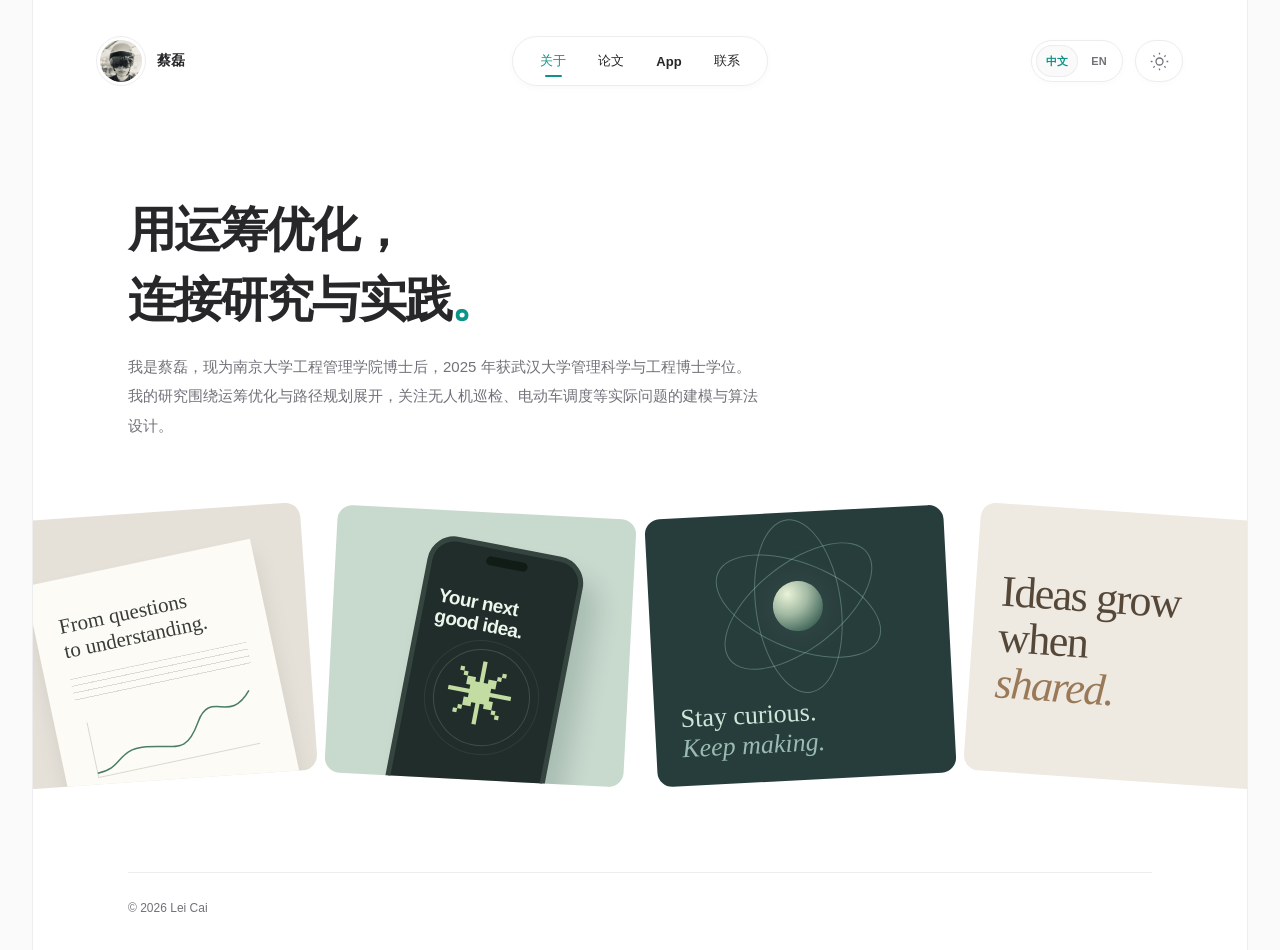
==== commit 29b51622: "Remove secondary captions and explanatory copy" ====
--- a/index.html
+++ b/index.html
@@ -13,9 +13,9 @@
   <meta property="og:type" content="website">
   <link rel="icon" href="data:image/svg+xml,%3Csvg xmlns='http://www.w3.org/2000/svg' viewBox='0 0 64 64'%3E%3Crect width='64' height='64' rx='18' fill='%2318181b'/%3E%3Cpath d='M20 44V20h12c16 0 16 24 0 24z' fill='none' stroke='%235eead4' stroke-width='4'/%3E%3C/svg%3E">
   <script>try { document.documentElement.dataset.theme = localStorage.getItem('portfolio-theme') || (matchMedia('(prefers-color-scheme: dark)').matches ? 'dark' : 'light'); } catch { document.documentElement.dataset.theme = 'light'; }</script>
-  <link rel="stylesheet" href="./styles.21f34451aa.css">
+  <link rel="stylesheet" href="./styles.549a5e575c.css">
   <script src="./content.js?v=20260923-pages1" defer></script>
-  <script src="./site.0ea4194b69.js" defer></script>
+  <script src="./site.e423a2a261.js" defer></script>
 </head>
 <body data-page="about">
   <a class="skip-link" href="#main">跳至主要内容</a>
@@ -40,20 +40,15 @@
       <section class="intro content-width" id="about" aria-labelledby="intro-heading">
         <h1 id="intro-heading">用运筹优化，<br>连接研究与实践<span class="accent">。</span></h1>
         <p class="intro-text" id="profile-bio">我是蔡磊，现为南京大学工程管理学院博士后，2025 年获武汉大学管理科学与工程博士学位。我的研究围绕运筹优化与路径规划展开，关注无人机巡检、电动车调度等实际问题的建模与算法设计。</p>
-        <div class="intro-bottom"><a class="text-link" href="./publications.html">探索我的工作 <span aria-hidden="true">↗</span></a><span class="affiliation"><i></i>南京大学 · 工程管理学院 · 博士后</span></div>
       </section>
       <section class="visual-strip" aria-label="研究与创作主题插画">
-        <div class="visual-card paper-art"><div class="art-label">01 / RESEARCH</div><div class="paper-sheet"><small>RESEARCH NOTES</small><div class="paper-title">From questions<br>to understanding.</div><div class="paper-lines"></div><svg viewBox="0 0 240 100" aria-hidden="true"><path d="M10 85H230M10 85V10"/><path class="curve" d="M10 79C45 80 40 53 80 58S130 80 155 40 195 53 230 13"/></svg></div></div>
-        <div class="visual-card app-art"><div class="art-label">02 / BUILD</div><div class="phone"><div class="phone-notch"></div><div class="phone-content"><small>MAKE ROOM FOR</small><strong>Your next<br>good idea.</strong><div class="phone-orbit"><span>✳</span></div><div class="phone-bottom"><span>CREATE SOMETHING</span><b>↗</b></div></div></div></div>
-        <div class="visual-card idea-art"><div class="art-label">03 / EXPLORE</div><div class="orbital"><i></i><i></i><i></i><span></span></div><div class="idea-caption">Stay curious.<br><span>Keep making.</span></div></div>
-        <div class="visual-card notes-art"><div class="art-label">04 / CONNECT</div><div class="notes-type">Ideas grow<br>when<br><em>shared.</em></div><div class="notes-bottom">RESEARCH × CODE × LIFE <span>↗</span></div></div>
+        <div class="visual-card paper-art"><div class="paper-sheet"><div class="paper-title">From questions<br>to understanding.</div><div class="paper-lines"></div><svg viewBox="0 0 240 100" aria-hidden="true"><path d="M10 85H230M10 85V10"/><path class="curve" d="M10 79C45 80 40 53 80 58S130 80 155 40 195 53 230 13"/></svg></div></div>
+        <div class="visual-card app-art"><div class="phone"><div class="phone-notch"></div><div class="phone-content"><strong>Your next<br>good idea.</strong><div class="phone-orbit"><span>✳</span></div></div></div></div>
+        <div class="visual-card idea-art"><div class="orbital"><i></i><i></i><i></i><span></span></div><div class="idea-caption">Stay curious.<br><span>Keep making.</span></div></div>
+        <div class="visual-card notes-art"><div class="notes-type">Ideas grow<br>when<br><em>shared.</em></div></div>
       </section>
-        <aside class="sidebar about-research content-width">
-          <section class="side-panel"><div class="panel-title"><span class="small-icon" aria-hidden="true">◎</span><h2>研究关键词</h2></div><p>以实际应用为出发点，连接问题建模、算法设计与计算实验。</p><div class="interests"><span>运筹优化</span><span>路径规划</span><span>无人机巡检</span><span>电动车调度</span><span>启发式算法</span></div></section>
-          <section class="side-panel now-panel"><div class="panel-title"><span class="small-icon" aria-hidden="true">⌁</span><h2>研究工作</h2></div><p id="profile-focus">围绕设施巡检与交通调度中的资源配置、路径设计问题，开展优化方法与算法研究。代表性工作涉及站点式无人机巡检，以及电动车重新调配中的自适应大邻域搜索与禁忌搜索。</p></section>
-        </aside>
     </main>
-    <footer class="footer content-width"><span id="copyright">© 2026 Lei Cai</span><span>Made with curiosity & care.</span><a href="#">回到顶部 ↑</a></footer>
+    <footer class="footer content-width"><span id="copyright">© 2026 Lei Cai</span></footer>
   </div>
 </body>
 </html>
--- a/styles.549a5e575c.css
+++ b/styles.549a5e575c.css
@@ -0,0 +1,88 @@
+@charset "UTF-8";
+:root{--outer:#fafafa;--surface:#fff;--text:#27272a;--muted:#71717a;--faint:#a1a1aa;--line:#ededf0;--soft:#fafafa;--accent:#0d9488;--shadow:0 2px 9px #18181b05;scroll-behavior:smooth;scroll-padding-top:32px;color-scheme:light}
+:root[data-theme=dark]{--outer:#09090b;--surface:#18181b;--text:#f4f4f5;--muted:#a1a1aa;--faint:#8e8e98;--line:#2c2c31;--soft:#202024;--accent:#5eead4;--shadow:0 2px 9px #0002;color-scheme:dark}
+*{box-sizing:border-box}body{margin:0;background:var(--outer);color:var(--text);font-family:Inter,-apple-system,BlinkMacSystemFont,"Segoe UI","PingFang SC","Microsoft YaHei",sans-serif;-webkit-font-smoothing:antialiased}a{color:inherit;text-decoration:none}button{font:inherit}button,a{-webkit-tap-highlight-color:transparent}a:focus-visible,button:focus-visible{outline:2px solid var(--accent);outline-offset:5px}::selection{background:#99f6e4;color:#134e4a}.site-shell{max-width:1216px;margin:auto;min-height:100vh;background:var(--surface);border-inline:1px solid var(--line);overflow:hidden}.content-width{max-width:1024px;margin-inline:auto}.header{height:122px;padding:0 64px;display:grid;grid-template-columns:1fr auto 1fr;align-items:center}.monogram{font-size:25px;font-weight:800;letter-spacing:-2px;width:40px}.monogram span{color:var(--accent)}nav{display:flex;align-items:center;border:1px solid var(--line);border-radius:40px;padding:5px 11px;box-shadow:0 2px 8px #18181b07}nav a{font-size:13px;font-weight:550;padding:10px 16px;white-space:nowrap}nav a:hover{color:var(--accent)}.theme-toggle{justify-self:end;display:grid;place-items:center;height:42px;width:48px;border-radius:28px;border:1px solid var(--line);background:var(--surface);color:var(--muted);box-shadow:var(--shadow);cursor:pointer}.theme-toggle svg{width:21px;height:21px}.moon{display:none}[data-theme=dark] .sun{display:none}[data-theme=dark] .moon{display:block}.intro{padding:45px 0 0}.identity{display:flex;align-items:center;gap:17px}.avatar{width:63px;height:63px;border-radius:50%;border:5px solid var(--surface);outline:1px solid var(--line);display:grid;place-items:center;background:#e5eee9;color:#56766b;font-family:Georgia,serif;font-size:22px;font-style:italic}.eyebrow{font-size:10px;letter-spacing:1.8px;font-weight:650;color:var(--muted)}.identity-name{margin-top:7px;font-size:14px;font-weight:650}.identity-name span{margin-left:6px;font-size:12px;color:var(--muted);font-weight:400}h1{font-size:48px;line-height:1.45;letter-spacing:-1.9px;font-weight:750;margin:28px 0 18px}.accent{color:var(--accent)}.intro-text{max-width:630px;color:var(--muted);font-size:15px;line-height:1.95;margin:0}.intro-bottom{display:flex;align-items:center;gap:35px;margin-top:24px}.text-link{font-size:13px;font-weight:650}.text-link span{padding-left:12px;color:var(--accent);font-size:18px}.preview-note{font-size:11px;color:var(--muted);display:flex;align-items:center;gap:7px}.preview-note i{height:5px;width:5px;background:#a1a1aa;border-radius:50%}.visual-strip{display:grid;grid-template-columns:repeat(4,1fr);gap:22px;width:calc(100% + 46px);margin:60px -23px 84px;padding:12px 0}.visual-card{height:268px;border-radius:15px;position:relative;overflow:hidden}.visual-card:nth-child(1){transform:rotate(-4deg)}.visual-card:nth-child(2){transform:rotate(3deg)}.visual-card:nth-child(3){transform:rotate(-3deg)}.visual-card:nth-child(4){transform:rotate(4deg)}.art-label{position:absolute;top:20px;left:22px;font-size:8px;font-weight:700;letter-spacing:1.5px;z-index:2}.paper-art{background:#e5e1d9;color:#777169}.paper-sheet{position:absolute;background:#fdfbf6;left:36px;top:48px;width:230px;height:255px;padding:25px;transform:rotate(-8deg);box-shadow:0 15px 20px #66574320}.paper-sheet small{font-size:6px;letter-spacing:2px;color:#999189}.paper-title{font-family:Georgia,serif;font-size:21px;line-height:1.2;color:#383d39;margin:10px 0 15px}.paper-lines{height:27px;background:repeating-linear-gradient(#c9c5bc 0 1px,transparent 1px 7px);opacity:.6}.paper-sheet svg{width:100%;height:80px;margin-top:9px;fill:none;stroke:#d1d1c7;stroke-width:1}.paper-sheet .curve{stroke:#4c7d69;stroke-width:2}.app-art{background:#c8d9ce;color:#516b5b}.phone{position:absolute;width:158px;height:288px;background:#202d2a;border-radius:27px;border:5px solid #35443e;top:32px;left:calc(50% - 74px);transform:rotate(8deg);box-shadow:18px 20px 24px #26473830;color:#edf6ec}.phone-notch{height:9px;width:42px;border-radius:9px;margin:8px auto;background:#111c17}.phone-content{padding:14px 13px}.phone-content>small{font-size:5px;letter-spacing:1.5px;color:#a0bbaa}.phone-content>strong{display:block;font-size:19px;line-height:1.1;font-weight:550;letter-spacing:-.6px;margin-top:7px}.phone-orbit{width:97px;height:97px;margin:12px auto;border-radius:50%;display:grid;place-items:center;border:1px solid #8ea89944;outline:1px solid #8ea89922;outline-offset:8px}.phone-orbit span{font-size:68px;font-weight:300;color:#c3dca1;line-height:1}.phone-bottom{display:flex;justify-content:space-between;align-items:center;border-top:1px solid #8ea89944;padding-top:11px;font-size:5px;letter-spacing:1px}.phone-bottom b{font-size:16px}.idea-art{background:#273d3c;color:#cee6d9}.orbital{height:180px;position:relative;display:grid;place-items:center;margin-top:4px}.orbital i{position:absolute;width:175px;height:86px;border:1px solid #a5cfc85c;border-radius:50%;transform:rotate(-35deg)}.orbital i:nth-child(2){transform:rotate(25deg)}.orbital i:nth-child(3){transform:rotate(85deg)}.orbital span{width:50px;height:50px;border-radius:50%;background:radial-gradient(circle at 30% 25%,#e9f3d7,#a2b9a3 40%,#345b50 85%);box-shadow:0 0 38px #cce3c722}.idea-caption{position:absolute;bottom:22px;left:26px;font-family:Georgia,serif;font-size:26px;line-height:1.15}.idea-caption span{color:#9abbb2;font-style:italic}.notes-art{background:#eee9e1;color:#665c4e}.notes-type{font-family:Georgia,serif;font-size:44px;letter-spacing:-1.5px;line-height:1.04;position:absolute;left:26px;top:65px;color:#554839}.notes-type em{font-weight:400;color:#9a7958}.notes-bottom{position:absolute;bottom:18px;left:26px;right:26px;font-size:6px;letter-spacing:1.5px;display:flex;justify-content:space-between;align-items:center}.notes-bottom span{font-size:23px}.main-grid{display:grid;grid-template-columns:minmax(0,1fr) 305px;gap:72px}.section-heading{display:flex;align-items:end;justify-content:space-between;gap:16px;margin-bottom:32px}.section-heading h2,.connect-section h2{font-size:26px;font-weight:650;letter-spacing:-.8px;margin:8px 0 0}h2 span{color:var(--accent)}.section-note{font-size:10px;color:var(--muted);white-space:nowrap;padding-bottom:3px}.paper{display:grid;grid-template-columns:44px minmax(0,1fr);gap:16px;border-top:1px solid var(--line);padding:25px 0}.paper-year{font-size:11px;color:var(--muted);border-left:2px solid var(--line);padding-left:9px;height:14px;margin-top:3px}.paper-venue{font-size:10px;color:var(--accent);font-weight:550;letter-spacing:.4px}.paper h3{font-size:16px;line-height:1.6;margin:8px 0 5px;font-weight:650}.paper-authors{font-size:11px;color:var(--muted);margin:0}.paper-description{font-size:12px;line-height:1.9;color:var(--muted);margin:12px 0}.paper-links{display:flex;flex-wrap:wrap;gap:19px;font-size:10px}.paper-links a{color:var(--accent)}.paper-links span span{margin-left:4px}.pending-link{color:var(--muted)}.sidebar{padding-top:2px;display:flex;flex-direction:column;gap:22px}.side-panel{border:1px solid var(--line);border-radius:15px;padding:25px}.panel-title{display:flex;gap:10px;align-items:center}.panel-title h2{font-size:13px;font-weight:600;margin:0}.small-icon{font-size:23px;line-height:1;color:var(--faint)}.side-panel p{font-size:12px;line-height:1.95;color:var(--muted);margin:15px 0 20px}.interests{display:flex;gap:6px;flex-wrap:wrap}.interests span{font-size:9px;border-radius:6px;background:var(--soft);border:1px solid var(--line);padding:6px 8px;color:var(--muted)}.subtle{font-size:10px;color:var(--faint)}.apps-section{padding-top:70px}.apps-grid{display:grid;grid-template-columns:repeat(3,minmax(0,1fr));gap:21px}.app-card{border:1px solid var(--line);border-radius:16px;padding:25px;transition:border-color .2s,transform .2s}.app-card:hover{border-color:var(--faint);transform:translateY(-3px)}.app-top{display:flex;align-items:center;justify-content:space-between}.app-top .eyebrow{font-size:8px;letter-spacing:1.3px}.app-icon{width:46px;height:46px;display:grid;place-items:center;border-radius:13px;font-size:30px;box-shadow:inset 0 0 0 1px #00000008}.mint{background:#dcece3;color:#477861}.lavender{background:#eae6f3;color:#766594}.peach{background:#f3e5d9;color:#a07450}.app-card h3{font-size:15px;font-weight:600;margin:20px 0 11px}.app-card p{font-size:12px;line-height:1.9;color:var(--muted);margin:0 0 23px}.app-bottom{display:flex;justify-content:space-between;gap:8px;border-top:1px solid var(--line);padding-top:16px;font-size:9px;color:var(--muted)}.app-bottom a{color:var(--accent)}.connect-section{display:grid;grid-template-columns:1fr 1fr;gap:72px;margin-top:88px;padding-top:45px;border-top:1px solid var(--line)}.connect-section p{font-size:12px;color:var(--muted);line-height:1.9;margin-top:17px}.social-list{display:grid;grid-template-columns:1fr 1fr;gap:22px 28px}.social{display:flex;align-items:center;gap:12px}.social-icon{height:35px;width:35px;flex-shrink:0;background:var(--soft);border:1px solid var(--line);border-radius:10px;display:grid;place-items:center;font-size:18px;color:var(--muted)}.social strong{display:block;font-size:11px;font-weight:550}.social small{display:block;font-size:9px;color:var(--muted);margin-top:5px}.social-arrow{margin-left:auto;color:var(--faint);font-size:13px}a.social:hover strong{color:var(--accent)}.footer{margin-top:80px;padding:28px 0 35px;border-top:1px solid var(--line);display:flex;align-items:center;gap:25px;color:var(--muted);font-size:10px}.footer a{margin-left:auto}.skip-link{position:fixed;left:20px;top:-80px;background:var(--surface);border:1px solid var(--accent);border-radius:8px;padding:12px;z-index:10}.skip-link:focus{top:15px}
+@media(min-width:1440px){.header{height:130px}.intro{padding-top:54px}h1{font-size:51px}}
+@media(max-width:1120px){.content-width{margin-inline:56px}.header{padding-inline:56px}.main-grid{gap:40px;grid-template-columns:minmax(0,1fr) 280px}.visual-card{height:250px}.connect-section{gap:35px}.social-list{gap:22px 16px}}
+@media(max-width:820px){.content-width{margin-inline:32px}.header{padding-inline:32px;height:100px}.intro{padding-top:30px}h1{font-size:41px}.main-grid{grid-template-columns:1fr;gap:30px}.sidebar{display:grid;grid-template-columns:1fr 1fr}.visual-strip{width:1100px;margin-left:calc(50% - 550px);gap:18px;margin-top:43px;margin-bottom:60px}.visual-card{height:242px}.apps-grid{gap:12px}.app-card{padding:18px}.app-bottom{flex-wrap:wrap}.connect-section{grid-template-columns:1fr;gap:28px}.social-list{max-width:520px}.apps-section{padding-top:54px}}
+@media(max-width:540px){.content-width{margin-inline:24px}.header{padding-inline:24px;height:89px;grid-template-columns:25px 1fr 36px;gap:9px}.monogram{font-size:21px;width:25px}nav{padding:3px 4px;justify-self:center}nav a{padding:10px 11px;font-size:11px}.theme-toggle{width:35px;height:35px}.theme-toggle svg{width:18px;height:18px}.intro{padding-top:28px}.identity{gap:13px}.avatar{height:54px;width:54px;font-size:19px}.identity-name{font-size:13px}.identity-name span{font-size:11px}.eyebrow{font-size:8px;letter-spacing:1.4px}h1{font-size:31px;letter-spacing:-1px;line-height:1.52;margin:25px 0 17px}.intro-text{font-size:13px;line-height:1.95}.intro-bottom{gap:18px;flex-wrap:wrap;margin-top:22px}.text-link{font-size:12px}.preview-note{font-size:9px}.visual-strip{width:880px;margin-left:calc(50% - 440px);gap:16px;margin-top:35px;margin-bottom:47px}.visual-card{height:218px}.paper-sheet{left:16px;top:45px}.art-label{font-size:6px;top:14px;left:16px}.phone{top:28px;transform:rotate(8deg) scale(.85);transform-origin:top center}.orbital{transform:scale(.8);height:155px}.idea-caption{font-size:24px;bottom:20px;left:20px}.notes-type{left:22px;top:45px;font-size:39px}.section-heading{margin-bottom:22px}.section-heading h2,.connect-section h2{font-size:23px}.section-note{font-size:9px}.paper{gap:12px;grid-template-columns:34px minmax(0,1fr);padding:23px 0}.paper h3{font-size:15px}.paper-description{font-size:12px}.paper-year{font-size:9px}.paper-links{font-size:10px;gap:18px}.sidebar{grid-template-columns:1fr}.side-panel{padding:23px}.apps-grid{grid-template-columns:1fr;gap:15px}.app-card{padding:23px}.app-card p{margin-bottom:20px}.app-bottom{font-size:10px}.app-top .eyebrow{font-size:9px}.apps-section{padding-top:45px}.connect-section{margin-top:50px;padding-top:35px}.social-list{gap:25px 18px}.social{gap:9px}.social strong{font-size:10px}.social small{font-size:8px}.social-icon{height:31px;width:31px}.footer{margin-top:48px;padding-top:24px;gap:14px;flex-wrap:wrap;font-size:9px}.footer span:nth-child(2){display:none}}
+@media(prefers-reduced-motion:reduce){:root{scroll-behavior:auto}*{transition:none!important}}
+
+/* Academic profile content */
+.affiliation{display:flex;align-items:center;gap:8px;color:var(--muted);font-size:11px;line-height:1.8}
+.affiliation i{width:5px;height:5px;border-radius:50%;background:var(--accent);flex-shrink:0}
+.section-count{font-size:10px;color:var(--muted);white-space:nowrap;padding-bottom:3px}
+.paper-authors strong{color:var(--text);font-weight:650}
+.paper-role{display:inline-block;font-size:9px;padding:3px 7px;border:1px solid var(--line);border-radius:5px;color:var(--accent);margin-top:9px}
+.paper-contribution{font-size:11px;line-height:1.85;color:var(--muted);padding-left:11px;border-left:2px solid var(--line);margin:12px 0 16px}
+.paper-contribution strong{font-weight:550;color:var(--text)}
+.paper h3{overflow-wrap:anywhere;line-height:1.55}
+.paper-authors{line-height:1.8}
+.paper-links a{font-size:11px}
+
+.app-empty{grid-column:1/-1;border:1px dashed var(--line);border-radius:15px;padding:27px 30px;display:flex;align-items:center;gap:20px}
+.app-empty .app-icon{flex-shrink:0}
+.app-empty h3{font-size:14px;font-weight:550;margin:0 0 7px}
+.app-empty p{font-size:12px;line-height:1.85;color:var(--muted);margin:0}
+
+@media(max-width:540px){.header{gap:7px}nav a{padding-inline:10px}.intro-bottom{gap:15px}.affiliation{font-size:10px}.section-count{font-size:9px}.app-empty{padding:22px;align-items:flex-start;gap:14px}.app-empty .app-icon{height:38px;width:38px;font-size:25px}.app-empty p{font-size:11px}}
+@media(max-width:360px){.header{padding-inline:18px;gap:5px}nav a{padding-inline:8px;font-size:10px}.affiliation{font-size:9px}}
+
+/* Profile photo */
+.avatar{flex-shrink:0;overflow:hidden}.avatar img{display:block;width:100%;height:100%;object-fit:cover;border-radius:50%}
+
+/* Language controls stay in the upper-right corner. */
+.header-actions{justify-self:end;display:flex;align-items:center;gap:12px}
+.language-switch{display:flex;align-items:center;gap:2px;padding:4px;border:1px solid var(--line);border-radius:28px;background:var(--surface);box-shadow:var(--shadow)}
+.language-switch button{border:0;border-radius:22px;background:transparent;color:var(--muted);min-width:38px;height:32px;padding:0 10px;font-size:11px;font-weight:600;cursor:pointer}
+.language-switch button[aria-pressed=true]{background:var(--soft);color:var(--accent);box-shadow:inset 0 0 0 1px var(--line)}
+.language-switch button:hover{color:var(--accent)}
+html[lang=en] h1{line-height:1.25;letter-spacing:-1.7px}
+html[lang=en] .intro-bottom{flex-wrap:wrap;gap:16px 28px}
+@media(max-width:700px){.header{height:auto;min-height:132px;grid-template-columns:1fr auto;gap:18px;padding-top:22px;padding-bottom:15px}.header-actions{grid-column:2;grid-row:1;gap:9px}.header nav{grid-column:1/-1;grid-row:2;justify-self:center}.header .theme-toggle{width:35px;height:35px}.language-switch{padding:3px}.language-switch button{height:28px;min-width:34px;padding-inline:8px}.intro{padding-top:25px}html[lang=en] h1{font-size:clamp(29px,6.5vw,41px)}html[lang=en] .section-heading{align-items:start;flex-wrap:wrap;gap:10px}.header nav a{padding-inline:16px}}
+
+/* Separate pages share navigation, language, and theme controls. */
+.site-shell{display:flex;flex-direction:column}
+#main{flex:1}
+nav a[aria-current=page]{color:var(--accent);position:relative}
+nav a[aria-current=page]::after{content:'';position:absolute;left:35%;right:35%;bottom:3px;height:2px;border-radius:2px;background:var(--accent)}
+.about-research{display:grid;grid-template-columns:1fr 1fr;gap:24px}
+.page-section{padding-top:48px;min-height:450px}
+.page-section .section-heading{margin-bottom:40px}
+.page-section h1{font-size:44px;line-height:1.25;margin:15px 0 0;letter-spacing:-1.5px}
+.page-section h1 span{color:var(--accent)}
+.publications-page .paper{padding-block:30px;grid-template-columns:65px minmax(0,1fr);gap:24px}
+.publications-page .paper h3{font-size:20px;max-width:820px}
+.publications-page .paper-description{font-size:14px}
+.publications-page .paper-contribution{font-size:12px;max-width:800px}
+.publications-page .paper-venue{font-size:12px}
+.connect-section.page-section{margin-top:0;border-top:0;align-content:start;align-items:start;gap:60px}
+.connect-section.page-section .social-list{padding-top:30px;grid-template-columns:1fr}
+.connect-section.page-section .social{border:1px solid var(--line);border-radius:16px;padding:22px}
+.connect-section.page-section .social strong{font-size:14px}
+.connect-section.page-section .social small{font-size:12px}
+@media(max-width:700px){.page-section{padding-top:30px;min-height:400px}.page-section h1{font-size:34px}.page-section .section-heading{gap:16px;align-items:start;flex-wrap:wrap;margin-bottom:30px}.publications-page .paper{grid-template-columns:38px minmax(0,1fr);gap:15px}.publications-page .paper h3{font-size:17px}.publications-page .paper-description{font-size:13px}.about-research{grid-template-columns:1fr}.connect-section.page-section{gap:18px}.connect-section.page-section .social-list{padding-top:8px}}
+.footer{width:min(1024px,calc(100% - 128px));margin-inline:auto}
+@media(max-width:1120px){.footer{width:calc(100% - 112px)}}
+@media(max-width:820px){.footer{width:calc(100% - 64px)}}
+@media(max-width:540px){.footer{width:calc(100% - 48px)}}
+@media(max-width:360px){.header nav a{padding-inline:11px}}
+
+/* Shared avatar-and-name home link, without a subtitle. */
+.profile-home{display:inline-flex;align-items:center;justify-self:start;gap:12px;min-width:0;border-radius:32px}
+.profile-home .avatar{width:48px;height:48px;border-width:3px}
+.profile-home .profile-name{font-size:14px;font-weight:650;line-height:1.4;white-space:nowrap}
+.profile-home:hover .profile-name{color:var(--accent)}
+@media(max-width:700px){.profile-home{gap:10px}.profile-home .avatar{width:42px;height:42px}.profile-home .profile-name{font-size:13px}}
+
+/* Keep essential publication metadata readable; omit secondary captions. */
+.publications-page .paper h3{margin:10px 0 18px}
+.publications-page .paper-year{font-size:12px;line-height:1.5;height:auto}
+.publications-page .paper-venue{font-size:13px;line-height:1.6}
+.publications-page .paper-links a{font-size:14px}
+.page-section h1{margin-top:0}
+.connect-section.page-section .social-list{padding-top:0}
+.footer{font-size:12px}
+body[data-page=about] .visual-strip{margin-bottom:0}
+
+.publications-page .paper-year{align-self:start;border:0;padding-left:0}
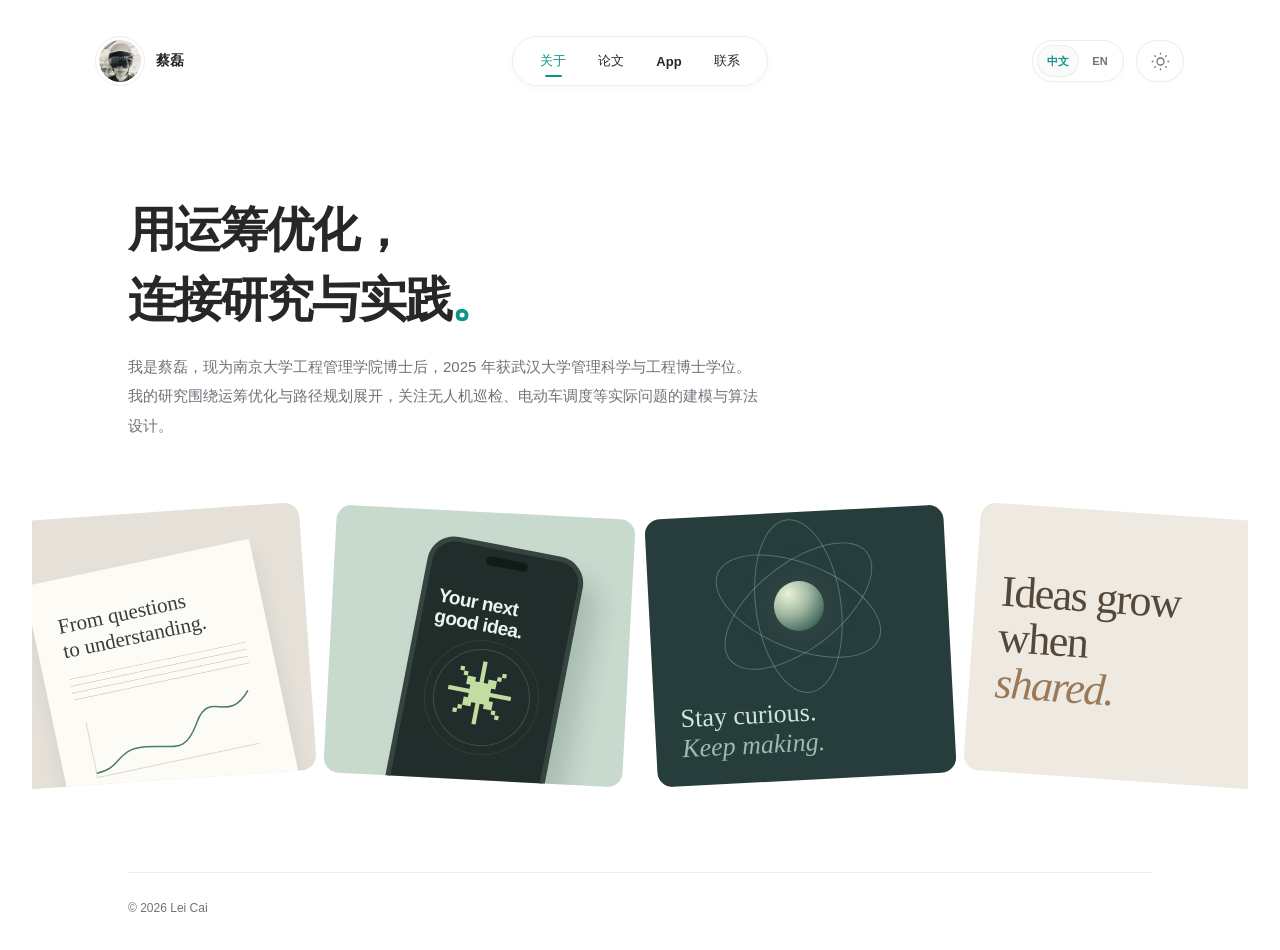
==== commit 3d78afae: "Unify page background and remove outer borders" ====
--- a/index.html
+++ b/index.html
@@ -13,9 +13,9 @@
   <meta property="og:type" content="website">
   <link rel="icon" href="data:image/svg+xml,%3Csvg xmlns='http://www.w3.org/2000/svg' viewBox='0 0 64 64'%3E%3Crect width='64' height='64' rx='18' fill='%2318181b'/%3E%3Cpath d='M20 44V20h12c16 0 16 24 0 24z' fill='none' stroke='%235eead4' stroke-width='4'/%3E%3C/svg%3E">
   <script>try { document.documentElement.dataset.theme = localStorage.getItem('portfolio-theme') || (matchMedia('(prefers-color-scheme: dark)').matches ? 'dark' : 'light'); } catch { document.documentElement.dataset.theme = 'light'; }</script>
-  <link rel="stylesheet" href="./styles.549a5e575c.css">
+  <link rel="stylesheet" href="./styles.7aaf3ee974.css">
   <script src="./content.js?v=20260923-pages1" defer></script>
-  <script src="./site.e423a2a261.js" defer></script>
+  <script src="./site.a18916a7ac.js" defer></script>
 </head>
 <body data-page="about">
   <a class="skip-link" href="#main">跳至主要内容</a>
--- a/styles.7aaf3ee974.css
+++ b/styles.7aaf3ee974.css
@@ -0,0 +1,88 @@
+@charset "UTF-8";
+:root{--outer:#fafafa;--surface:#fff;--text:#27272a;--muted:#71717a;--faint:#a1a1aa;--line:#ededf0;--soft:#fafafa;--accent:#0d9488;--shadow:0 2px 9px #18181b05;scroll-behavior:smooth;scroll-padding-top:32px;color-scheme:light}
+:root[data-theme=dark]{--outer:#09090b;--surface:#18181b;--text:#f4f4f5;--muted:#a1a1aa;--faint:#8e8e98;--line:#2c2c31;--soft:#202024;--accent:#5eead4;--shadow:0 2px 9px #0002;color-scheme:dark}
+*{box-sizing:border-box}body{margin:0;background:var(--surface);color:var(--text);font-family:Inter,-apple-system,BlinkMacSystemFont,"Segoe UI","PingFang SC","Microsoft YaHei",sans-serif;-webkit-font-smoothing:antialiased}a{color:inherit;text-decoration:none}button{font:inherit}button,a{-webkit-tap-highlight-color:transparent}a:focus-visible,button:focus-visible{outline:2px solid var(--accent);outline-offset:5px}::selection{background:#99f6e4;color:#134e4a}.site-shell{max-width:1216px;margin:auto;min-height:100vh;background:transparent;border:0;overflow:hidden}.content-width{max-width:1024px;margin-inline:auto}.header{height:122px;padding:0 64px;display:grid;grid-template-columns:1fr auto 1fr;align-items:center}.monogram{font-size:25px;font-weight:800;letter-spacing:-2px;width:40px}.monogram span{color:var(--accent)}nav{display:flex;align-items:center;border:1px solid var(--line);border-radius:40px;padding:5px 11px;box-shadow:0 2px 8px #18181b07}nav a{font-size:13px;font-weight:550;padding:10px 16px;white-space:nowrap}nav a:hover{color:var(--accent)}.theme-toggle{justify-self:end;display:grid;place-items:center;height:42px;width:48px;border-radius:28px;border:1px solid var(--line);background:var(--surface);color:var(--muted);box-shadow:var(--shadow);cursor:pointer}.theme-toggle svg{width:21px;height:21px}.moon{display:none}[data-theme=dark] .sun{display:none}[data-theme=dark] .moon{display:block}.intro{padding:45px 0 0}.identity{display:flex;align-items:center;gap:17px}.avatar{width:63px;height:63px;border-radius:50%;border:5px solid var(--surface);outline:1px solid var(--line);display:grid;place-items:center;background:#e5eee9;color:#56766b;font-family:Georgia,serif;font-size:22px;font-style:italic}.eyebrow{font-size:10px;letter-spacing:1.8px;font-weight:650;color:var(--muted)}.identity-name{margin-top:7px;font-size:14px;font-weight:650}.identity-name span{margin-left:6px;font-size:12px;color:var(--muted);font-weight:400}h1{font-size:48px;line-height:1.45;letter-spacing:-1.9px;font-weight:750;margin:28px 0 18px}.accent{color:var(--accent)}.intro-text{max-width:630px;color:var(--muted);font-size:15px;line-height:1.95;margin:0}.intro-bottom{display:flex;align-items:center;gap:35px;margin-top:24px}.text-link{font-size:13px;font-weight:650}.text-link span{padding-left:12px;color:var(--accent);font-size:18px}.preview-note{font-size:11px;color:var(--muted);display:flex;align-items:center;gap:7px}.preview-note i{height:5px;width:5px;background:#a1a1aa;border-radius:50%}.visual-strip{display:grid;grid-template-columns:repeat(4,1fr);gap:22px;width:calc(100% + 46px);margin:60px -23px 84px;padding:12px 0}.visual-card{height:268px;border-radius:15px;position:relative;overflow:hidden}.visual-card:nth-child(1){transform:rotate(-4deg)}.visual-card:nth-child(2){transform:rotate(3deg)}.visual-card:nth-child(3){transform:rotate(-3deg)}.visual-card:nth-child(4){transform:rotate(4deg)}.art-label{position:absolute;top:20px;left:22px;font-size:8px;font-weight:700;letter-spacing:1.5px;z-index:2}.paper-art{background:#e5e1d9;color:#777169}.paper-sheet{position:absolute;background:#fdfbf6;left:36px;top:48px;width:230px;height:255px;padding:25px;transform:rotate(-8deg);box-shadow:0 15px 20px #66574320}.paper-sheet small{font-size:6px;letter-spacing:2px;color:#999189}.paper-title{font-family:Georgia,serif;font-size:21px;line-height:1.2;color:#383d39;margin:10px 0 15px}.paper-lines{height:27px;background:repeating-linear-gradient(#c9c5bc 0 1px,transparent 1px 7px);opacity:.6}.paper-sheet svg{width:100%;height:80px;margin-top:9px;fill:none;stroke:#d1d1c7;stroke-width:1}.paper-sheet .curve{stroke:#4c7d69;stroke-width:2}.app-art{background:#c8d9ce;color:#516b5b}.phone{position:absolute;width:158px;height:288px;background:#202d2a;border-radius:27px;border:5px solid #35443e;top:32px;left:calc(50% - 74px);transform:rotate(8deg);box-shadow:18px 20px 24px #26473830;color:#edf6ec}.phone-notch{height:9px;width:42px;border-radius:9px;margin:8px auto;background:#111c17}.phone-content{padding:14px 13px}.phone-content>small{font-size:5px;letter-spacing:1.5px;color:#a0bbaa}.phone-content>strong{display:block;font-size:19px;line-height:1.1;font-weight:550;letter-spacing:-.6px;margin-top:7px}.phone-orbit{width:97px;height:97px;margin:12px auto;border-radius:50%;display:grid;place-items:center;border:1px solid #8ea89944;outline:1px solid #8ea89922;outline-offset:8px}.phone-orbit span{font-size:68px;font-weight:300;color:#c3dca1;line-height:1}.phone-bottom{display:flex;justify-content:space-between;align-items:center;border-top:1px solid #8ea89944;padding-top:11px;font-size:5px;letter-spacing:1px}.phone-bottom b{font-size:16px}.idea-art{background:#273d3c;color:#cee6d9}.orbital{height:180px;position:relative;display:grid;place-items:center;margin-top:4px}.orbital i{position:absolute;width:175px;height:86px;border:1px solid #a5cfc85c;border-radius:50%;transform:rotate(-35deg)}.orbital i:nth-child(2){transform:rotate(25deg)}.orbital i:nth-child(3){transform:rotate(85deg)}.orbital span{width:50px;height:50px;border-radius:50%;background:radial-gradient(circle at 30% 25%,#e9f3d7,#a2b9a3 40%,#345b50 85%);box-shadow:0 0 38px #cce3c722}.idea-caption{position:absolute;bottom:22px;left:26px;font-family:Georgia,serif;font-size:26px;line-height:1.15}.idea-caption span{color:#9abbb2;font-style:italic}.notes-art{background:#eee9e1;color:#665c4e}.notes-type{font-family:Georgia,serif;font-size:44px;letter-spacing:-1.5px;line-height:1.04;position:absolute;left:26px;top:65px;color:#554839}.notes-type em{font-weight:400;color:#9a7958}.notes-bottom{position:absolute;bottom:18px;left:26px;right:26px;font-size:6px;letter-spacing:1.5px;display:flex;justify-content:space-between;align-items:center}.notes-bottom span{font-size:23px}.main-grid{display:grid;grid-template-columns:minmax(0,1fr) 305px;gap:72px}.section-heading{display:flex;align-items:end;justify-content:space-between;gap:16px;margin-bottom:32px}.section-heading h2,.connect-section h2{font-size:26px;font-weight:650;letter-spacing:-.8px;margin:8px 0 0}h2 span{color:var(--accent)}.section-note{font-size:10px;color:var(--muted);white-space:nowrap;padding-bottom:3px}.paper{display:grid;grid-template-columns:44px minmax(0,1fr);gap:16px;border-top:1px solid var(--line);padding:25px 0}.paper-year{font-size:11px;color:var(--muted);border-left:2px solid var(--line);padding-left:9px;height:14px;margin-top:3px}.paper-venue{font-size:10px;color:var(--accent);font-weight:550;letter-spacing:.4px}.paper h3{font-size:16px;line-height:1.6;margin:8px 0 5px;font-weight:650}.paper-authors{font-size:11px;color:var(--muted);margin:0}.paper-description{font-size:12px;line-height:1.9;color:var(--muted);margin:12px 0}.paper-links{display:flex;flex-wrap:wrap;gap:19px;font-size:10px}.paper-links a{color:var(--accent)}.paper-links span span{margin-left:4px}.pending-link{color:var(--muted)}.sidebar{padding-top:2px;display:flex;flex-direction:column;gap:22px}.side-panel{border:1px solid var(--line);border-radius:15px;padding:25px}.panel-title{display:flex;gap:10px;align-items:center}.panel-title h2{font-size:13px;font-weight:600;margin:0}.small-icon{font-size:23px;line-height:1;color:var(--faint)}.side-panel p{font-size:12px;line-height:1.95;color:var(--muted);margin:15px 0 20px}.interests{display:flex;gap:6px;flex-wrap:wrap}.interests span{font-size:9px;border-radius:6px;background:var(--soft);border:1px solid var(--line);padding:6px 8px;color:var(--muted)}.subtle{font-size:10px;color:var(--faint)}.apps-section{padding-top:70px}.apps-grid{display:grid;grid-template-columns:repeat(3,minmax(0,1fr));gap:21px}.app-card{border:1px solid var(--line);border-radius:16px;padding:25px;transition:border-color .2s,transform .2s}.app-card:hover{border-color:var(--faint);transform:translateY(-3px)}.app-top{display:flex;align-items:center;justify-content:space-between}.app-top .eyebrow{font-size:8px;letter-spacing:1.3px}.app-icon{width:46px;height:46px;display:grid;place-items:center;border-radius:13px;font-size:30px;box-shadow:inset 0 0 0 1px #00000008}.mint{background:#dcece3;color:#477861}.lavender{background:#eae6f3;color:#766594}.peach{background:#f3e5d9;color:#a07450}.app-card h3{font-size:15px;font-weight:600;margin:20px 0 11px}.app-card p{font-size:12px;line-height:1.9;color:var(--muted);margin:0 0 23px}.app-bottom{display:flex;justify-content:space-between;gap:8px;border-top:1px solid var(--line);padding-top:16px;font-size:9px;color:var(--muted)}.app-bottom a{color:var(--accent)}.connect-section{display:grid;grid-template-columns:1fr 1fr;gap:72px;margin-top:88px;padding-top:45px;border-top:1px solid var(--line)}.connect-section p{font-size:12px;color:var(--muted);line-height:1.9;margin-top:17px}.social-list{display:grid;grid-template-columns:1fr 1fr;gap:22px 28px}.social{display:flex;align-items:center;gap:12px}.social-icon{height:35px;width:35px;flex-shrink:0;background:var(--soft);border:1px solid var(--line);border-radius:10px;display:grid;place-items:center;font-size:18px;color:var(--muted)}.social strong{display:block;font-size:11px;font-weight:550}.social small{display:block;font-size:9px;color:var(--muted);margin-top:5px}.social-arrow{margin-left:auto;color:var(--faint);font-size:13px}a.social:hover strong{color:var(--accent)}.footer{margin-top:80px;padding:28px 0 35px;border-top:1px solid var(--line);display:flex;align-items:center;gap:25px;color:var(--muted);font-size:10px}.footer a{margin-left:auto}.skip-link{position:fixed;left:20px;top:-80px;background:var(--surface);border:1px solid var(--accent);border-radius:8px;padding:12px;z-index:10}.skip-link:focus{top:15px}
+@media(min-width:1440px){.header{height:130px}.intro{padding-top:54px}h1{font-size:51px}}
+@media(max-width:1120px){.content-width{margin-inline:56px}.header{padding-inline:56px}.main-grid{gap:40px;grid-template-columns:minmax(0,1fr) 280px}.visual-card{height:250px}.connect-section{gap:35px}.social-list{gap:22px 16px}}
+@media(max-width:820px){.content-width{margin-inline:32px}.header{padding-inline:32px;height:100px}.intro{padding-top:30px}h1{font-size:41px}.main-grid{grid-template-columns:1fr;gap:30px}.sidebar{display:grid;grid-template-columns:1fr 1fr}.visual-strip{width:1100px;margin-left:calc(50% - 550px);gap:18px;margin-top:43px;margin-bottom:60px}.visual-card{height:242px}.apps-grid{gap:12px}.app-card{padding:18px}.app-bottom{flex-wrap:wrap}.connect-section{grid-template-columns:1fr;gap:28px}.social-list{max-width:520px}.apps-section{padding-top:54px}}
+@media(max-width:540px){.content-width{margin-inline:24px}.header{padding-inline:24px;height:89px;grid-template-columns:25px 1fr 36px;gap:9px}.monogram{font-size:21px;width:25px}nav{padding:3px 4px;justify-self:center}nav a{padding:10px 11px;font-size:11px}.theme-toggle{width:35px;height:35px}.theme-toggle svg{width:18px;height:18px}.intro{padding-top:28px}.identity{gap:13px}.avatar{height:54px;width:54px;font-size:19px}.identity-name{font-size:13px}.identity-name span{font-size:11px}.eyebrow{font-size:8px;letter-spacing:1.4px}h1{font-size:31px;letter-spacing:-1px;line-height:1.52;margin:25px 0 17px}.intro-text{font-size:13px;line-height:1.95}.intro-bottom{gap:18px;flex-wrap:wrap;margin-top:22px}.text-link{font-size:12px}.preview-note{font-size:9px}.visual-strip{width:880px;margin-left:calc(50% - 440px);gap:16px;margin-top:35px;margin-bottom:47px}.visual-card{height:218px}.paper-sheet{left:16px;top:45px}.art-label{font-size:6px;top:14px;left:16px}.phone{top:28px;transform:rotate(8deg) scale(.85);transform-origin:top center}.orbital{transform:scale(.8);height:155px}.idea-caption{font-size:24px;bottom:20px;left:20px}.notes-type{left:22px;top:45px;font-size:39px}.section-heading{margin-bottom:22px}.section-heading h2,.connect-section h2{font-size:23px}.section-note{font-size:9px}.paper{gap:12px;grid-template-columns:34px minmax(0,1fr);padding:23px 0}.paper h3{font-size:15px}.paper-description{font-size:12px}.paper-year{font-size:9px}.paper-links{font-size:10px;gap:18px}.sidebar{grid-template-columns:1fr}.side-panel{padding:23px}.apps-grid{grid-template-columns:1fr;gap:15px}.app-card{padding:23px}.app-card p{margin-bottom:20px}.app-bottom{font-size:10px}.app-top .eyebrow{font-size:9px}.apps-section{padding-top:45px}.connect-section{margin-top:50px;padding-top:35px}.social-list{gap:25px 18px}.social{gap:9px}.social strong{font-size:10px}.social small{font-size:8px}.social-icon{height:31px;width:31px}.footer{margin-top:48px;padding-top:24px;gap:14px;flex-wrap:wrap;font-size:9px}.footer span:nth-child(2){display:none}}
+@media(prefers-reduced-motion:reduce){:root{scroll-behavior:auto}*{transition:none!important}}
+
+/* Academic profile content */
+.affiliation{display:flex;align-items:center;gap:8px;color:var(--muted);font-size:11px;line-height:1.8}
+.affiliation i{width:5px;height:5px;border-radius:50%;background:var(--accent);flex-shrink:0}
+.section-count{font-size:10px;color:var(--muted);white-space:nowrap;padding-bottom:3px}
+.paper-authors strong{color:var(--text);font-weight:650}
+.paper-role{display:inline-block;font-size:9px;padding:3px 7px;border:1px solid var(--line);border-radius:5px;color:var(--accent);margin-top:9px}
+.paper-contribution{font-size:11px;line-height:1.85;color:var(--muted);padding-left:11px;border-left:2px solid var(--line);margin:12px 0 16px}
+.paper-contribution strong{font-weight:550;color:var(--text)}
+.paper h3{overflow-wrap:anywhere;line-height:1.55}
+.paper-authors{line-height:1.8}
+.paper-links a{font-size:11px}
+
+.app-empty{grid-column:1/-1;border:1px dashed var(--line);border-radius:15px;padding:27px 30px;display:flex;align-items:center;gap:20px}
+.app-empty .app-icon{flex-shrink:0}
+.app-empty h3{font-size:14px;font-weight:550;margin:0 0 7px}
+.app-empty p{font-size:12px;line-height:1.85;color:var(--muted);margin:0}
+
+@media(max-width:540px){.header{gap:7px}nav a{padding-inline:10px}.intro-bottom{gap:15px}.affiliation{font-size:10px}.section-count{font-size:9px}.app-empty{padding:22px;align-items:flex-start;gap:14px}.app-empty .app-icon{height:38px;width:38px;font-size:25px}.app-empty p{font-size:11px}}
+@media(max-width:360px){.header{padding-inline:18px;gap:5px}nav a{padding-inline:8px;font-size:10px}.affiliation{font-size:9px}}
+
+/* Profile photo */
+.avatar{flex-shrink:0;overflow:hidden}.avatar img{display:block;width:100%;height:100%;object-fit:cover;border-radius:50%}
+
+/* Language controls stay in the upper-right corner. */
+.header-actions{justify-self:end;display:flex;align-items:center;gap:12px}
+.language-switch{display:flex;align-items:center;gap:2px;padding:4px;border:1px solid var(--line);border-radius:28px;background:var(--surface);box-shadow:var(--shadow)}
+.language-switch button{border:0;border-radius:22px;background:transparent;color:var(--muted);min-width:38px;height:32px;padding:0 10px;font-size:11px;font-weight:600;cursor:pointer}
+.language-switch button[aria-pressed=true]{background:var(--soft);color:var(--accent);box-shadow:inset 0 0 0 1px var(--line)}
+.language-switch button:hover{color:var(--accent)}
+html[lang=en] h1{line-height:1.25;letter-spacing:-1.7px}
+html[lang=en] .intro-bottom{flex-wrap:wrap;gap:16px 28px}
+@media(max-width:700px){.header{height:auto;min-height:132px;grid-template-columns:1fr auto;gap:18px;padding-top:22px;padding-bottom:15px}.header-actions{grid-column:2;grid-row:1;gap:9px}.header nav{grid-column:1/-1;grid-row:2;justify-self:center}.header .theme-toggle{width:35px;height:35px}.language-switch{padding:3px}.language-switch button{height:28px;min-width:34px;padding-inline:8px}.intro{padding-top:25px}html[lang=en] h1{font-size:clamp(29px,6.5vw,41px)}html[lang=en] .section-heading{align-items:start;flex-wrap:wrap;gap:10px}.header nav a{padding-inline:16px}}
+
+/* Separate pages share navigation, language, and theme controls. */
+.site-shell{display:flex;flex-direction:column}
+#main{flex:1}
+nav a[aria-current=page]{color:var(--accent);position:relative}
+nav a[aria-current=page]::after{content:'';position:absolute;left:35%;right:35%;bottom:3px;height:2px;border-radius:2px;background:var(--accent)}
+.about-research{display:grid;grid-template-columns:1fr 1fr;gap:24px}
+.page-section{padding-top:48px;min-height:450px}
+.page-section .section-heading{margin-bottom:40px}
+.page-section h1{font-size:44px;line-height:1.25;margin:15px 0 0;letter-spacing:-1.5px}
+.page-section h1 span{color:var(--accent)}
+.publications-page .paper{padding-block:30px;grid-template-columns:65px minmax(0,1fr);gap:24px}
+.publications-page .paper h3{font-size:20px;max-width:820px}
+.publications-page .paper-description{font-size:14px}
+.publications-page .paper-contribution{font-size:12px;max-width:800px}
+.publications-page .paper-venue{font-size:12px}
+.connect-section.page-section{margin-top:0;border-top:0;align-content:start;align-items:start;gap:60px}
+.connect-section.page-section .social-list{padding-top:30px;grid-template-columns:1fr}
+.connect-section.page-section .social{border:1px solid var(--line);border-radius:16px;padding:22px}
+.connect-section.page-section .social strong{font-size:14px}
+.connect-section.page-section .social small{font-size:12px}
+@media(max-width:700px){.page-section{padding-top:30px;min-height:400px}.page-section h1{font-size:34px}.page-section .section-heading{gap:16px;align-items:start;flex-wrap:wrap;margin-bottom:30px}.publications-page .paper{grid-template-columns:38px minmax(0,1fr);gap:15px}.publications-page .paper h3{font-size:17px}.publications-page .paper-description{font-size:13px}.about-research{grid-template-columns:1fr}.connect-section.page-section{gap:18px}.connect-section.page-section .social-list{padding-top:8px}}
+.footer{width:min(1024px,calc(100% - 128px));margin-inline:auto}
+@media(max-width:1120px){.footer{width:calc(100% - 112px)}}
+@media(max-width:820px){.footer{width:calc(100% - 64px)}}
+@media(max-width:540px){.footer{width:calc(100% - 48px)}}
+@media(max-width:360px){.header nav a{padding-inline:11px}}
+
+/* Shared avatar-and-name home link, without a subtitle. */
+.profile-home{display:inline-flex;align-items:center;justify-self:start;gap:12px;min-width:0;border-radius:32px}
+.profile-home .avatar{width:48px;height:48px;border-width:3px}
+.profile-home .profile-name{font-size:14px;font-weight:650;line-height:1.4;white-space:nowrap}
+.profile-home:hover .profile-name{color:var(--accent)}
+@media(max-width:700px){.profile-home{gap:10px}.profile-home .avatar{width:42px;height:42px}.profile-home .profile-name{font-size:13px}}
+
+/* Keep essential publication metadata readable; omit secondary captions. */
+.publications-page .paper h3{margin:10px 0 18px}
+.publications-page .paper-year{font-size:12px;line-height:1.5;height:auto}
+.publications-page .paper-venue{font-size:13px;line-height:1.6}
+.publications-page .paper-links a{font-size:14px}
+.page-section h1{margin-top:0}
+.connect-section.page-section .social-list{padding-top:0}
+.footer{font-size:12px}
+body[data-page=about] .visual-strip{margin-bottom:0}
+
+.publications-page .paper-year{align-self:start;border:0;padding-left:0}
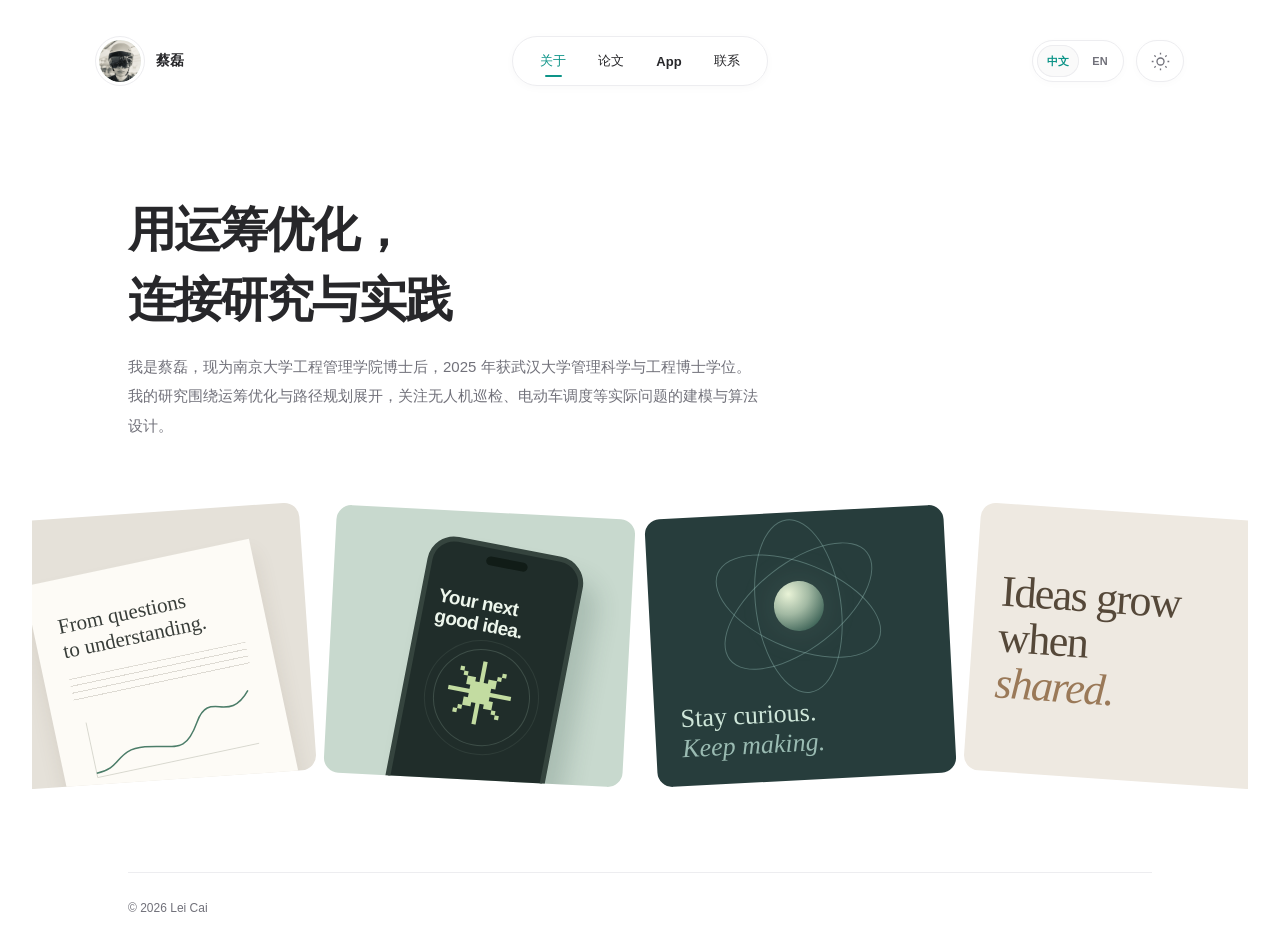
==== commit 92905c60: "Remove decorative periods from page headings" ====
--- a/index.html
+++ b/index.html
@@ -15,7 +15,7 @@
   <script>try { document.documentElement.dataset.theme = localStorage.getItem('portfolio-theme') || (matchMedia('(prefers-color-scheme: dark)').matches ? 'dark' : 'light'); } catch { document.documentElement.dataset.theme = 'light'; }</script>
   <link rel="stylesheet" href="./styles.7aaf3ee974.css">
   <script src="./content.js?v=20260923-pages1" defer></script>
-  <script src="./site.a18916a7ac.js" defer></script>
+  <script src="./site.62f42df6ce.js" defer></script>
 </head>
 <body data-page="about">
   <a class="skip-link" href="#main">跳至主要内容</a>
@@ -38,7 +38,7 @@
     </header>
     <main id="main">
       <section class="intro content-width" id="about" aria-labelledby="intro-heading">
-        <h1 id="intro-heading">用运筹优化，<br>连接研究与实践<span class="accent">。</span></h1>
+        <h1 id="intro-heading">用运筹优化，<br>连接研究与实践</h1>
         <p class="intro-text" id="profile-bio">我是蔡磊，现为南京大学工程管理学院博士后，2025 年获武汉大学管理科学与工程博士学位。我的研究围绕运筹优化与路径规划展开，关注无人机巡检、电动车调度等实际问题的建模与算法设计。</p>
       </section>
       <section class="visual-strip" aria-label="研究与创作主题插画">
